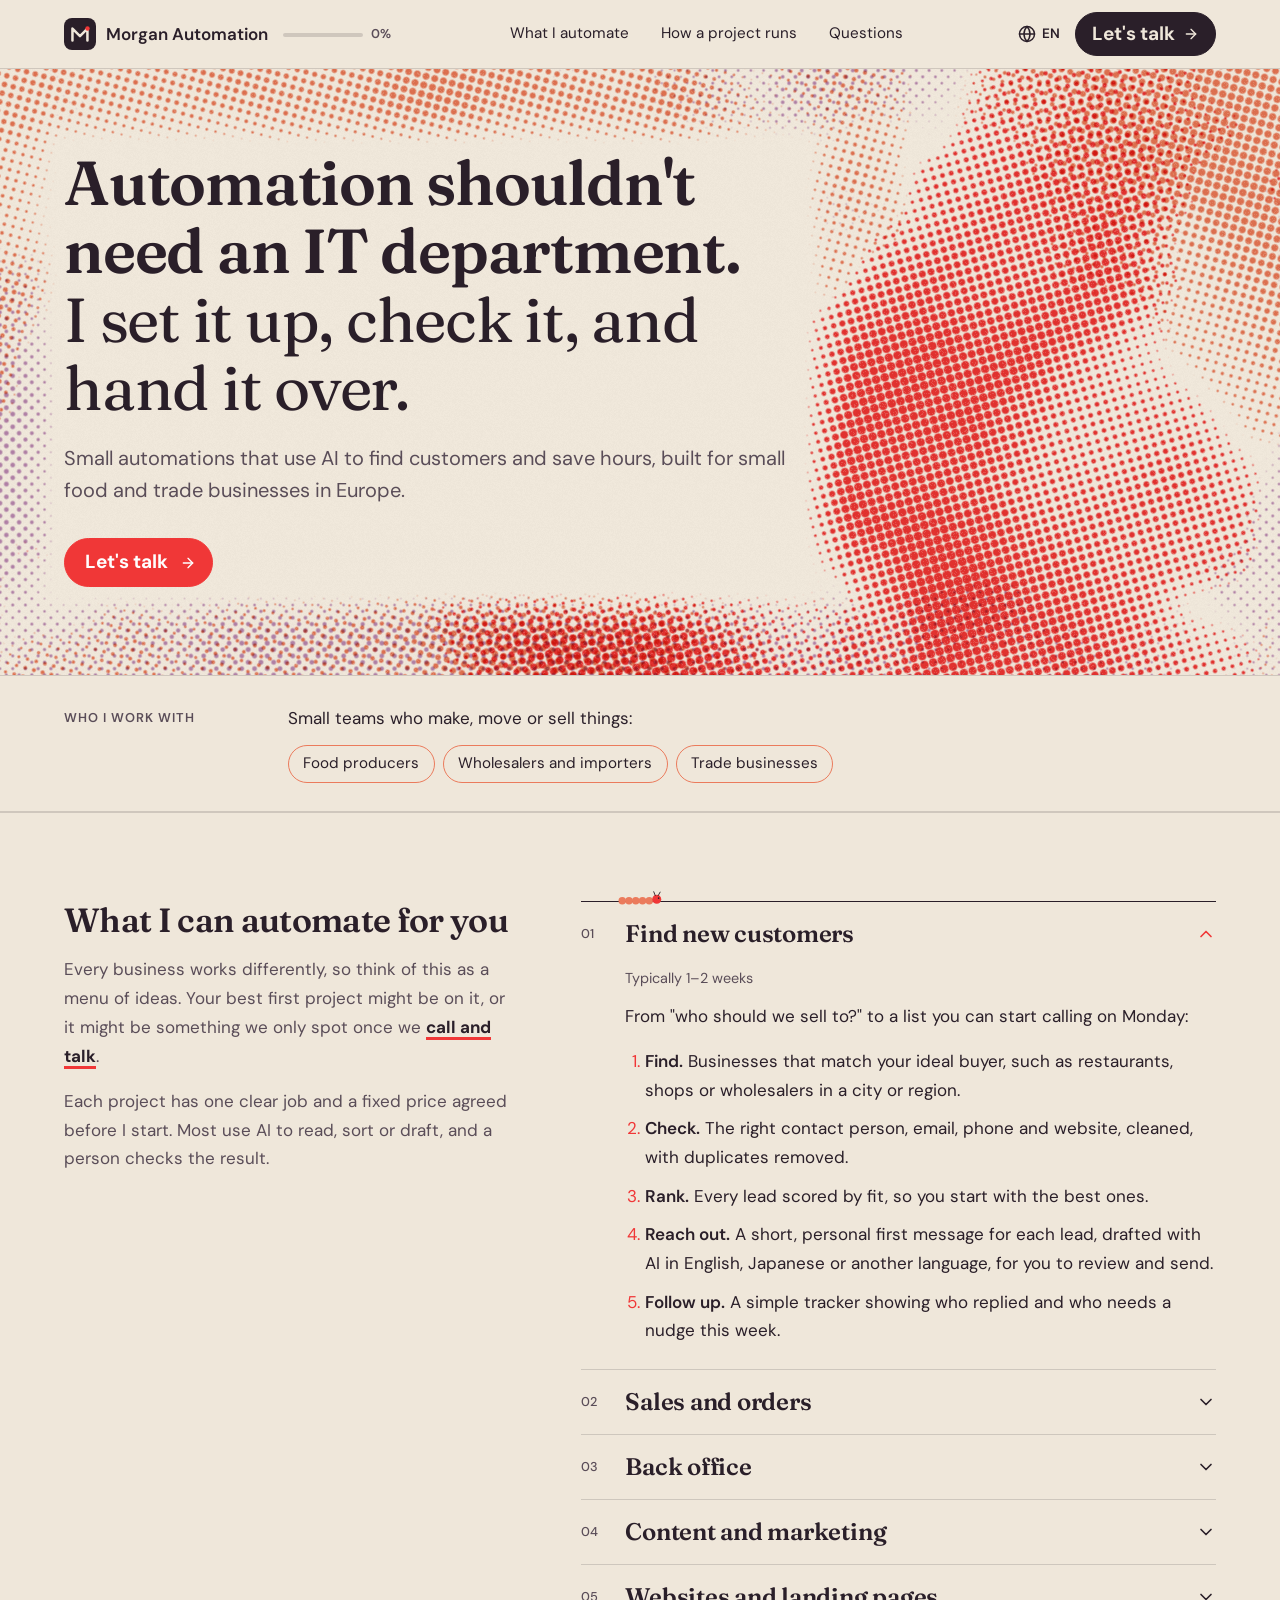
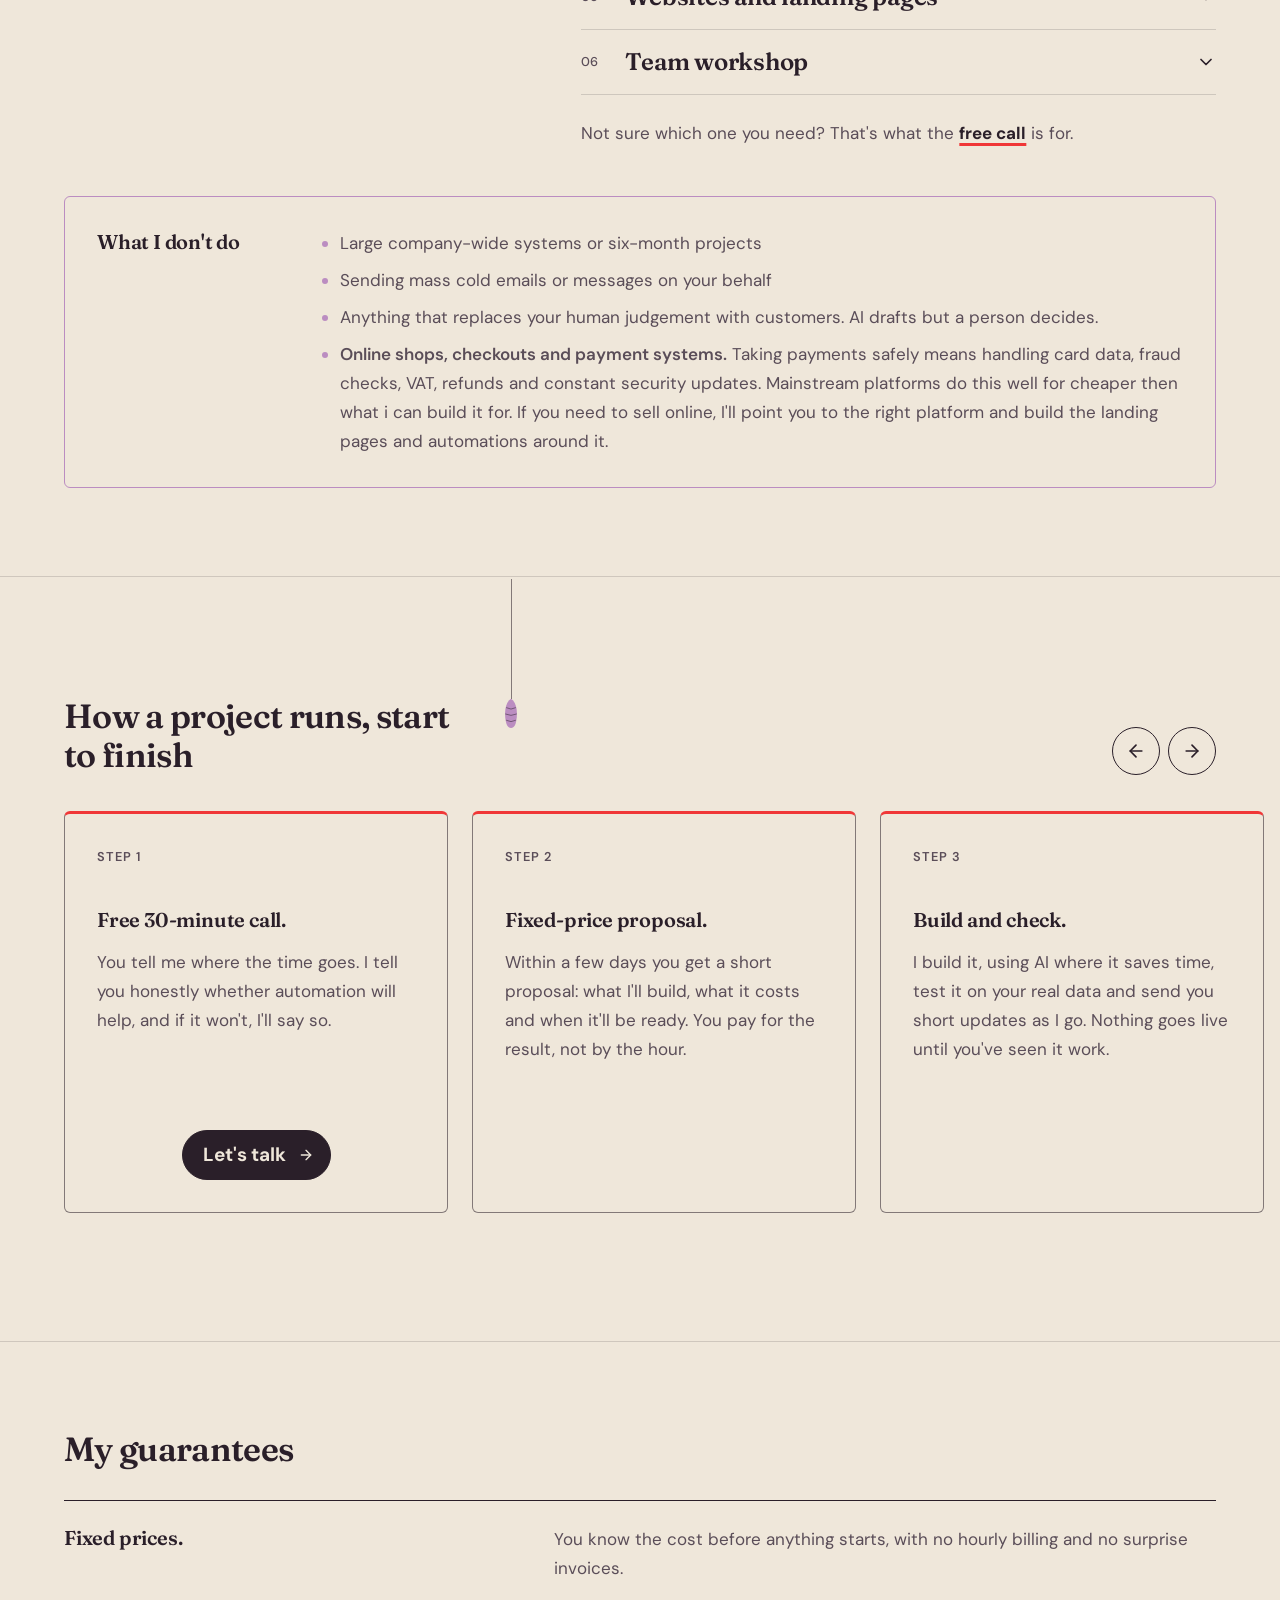
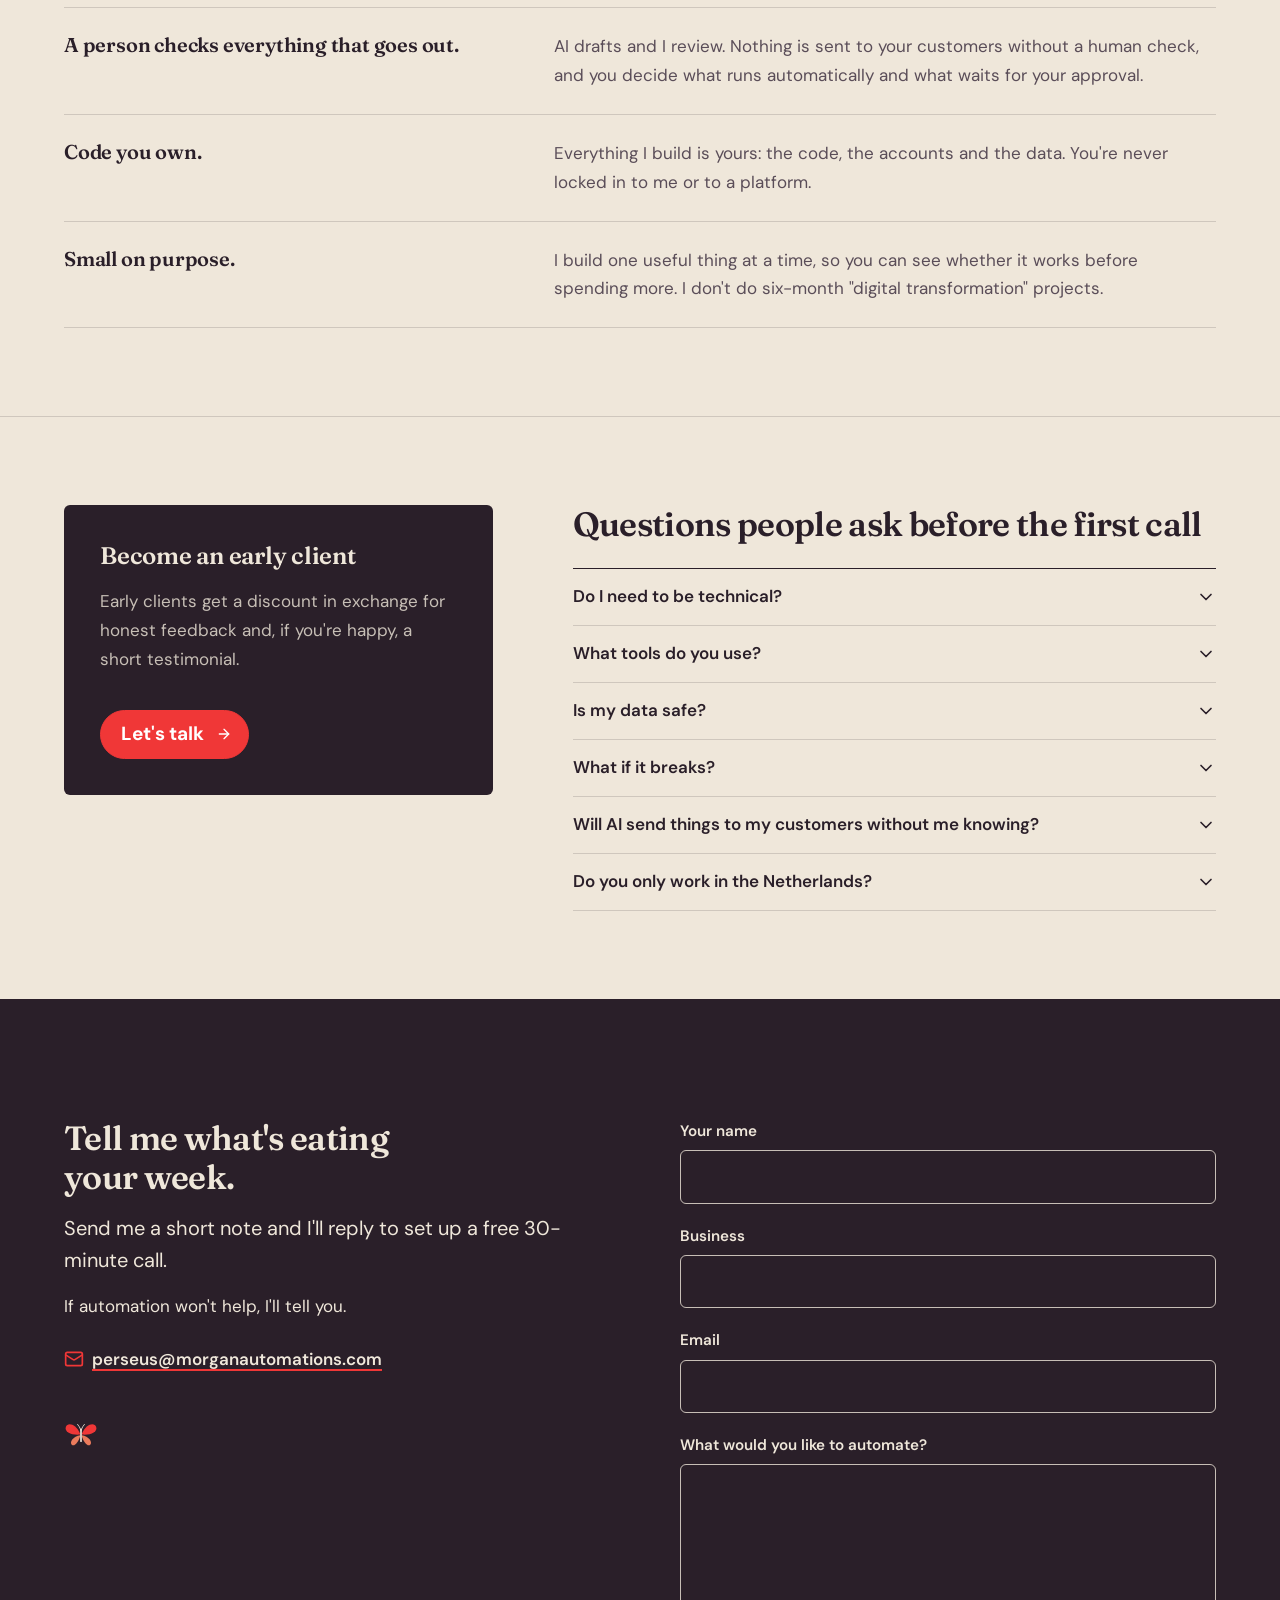
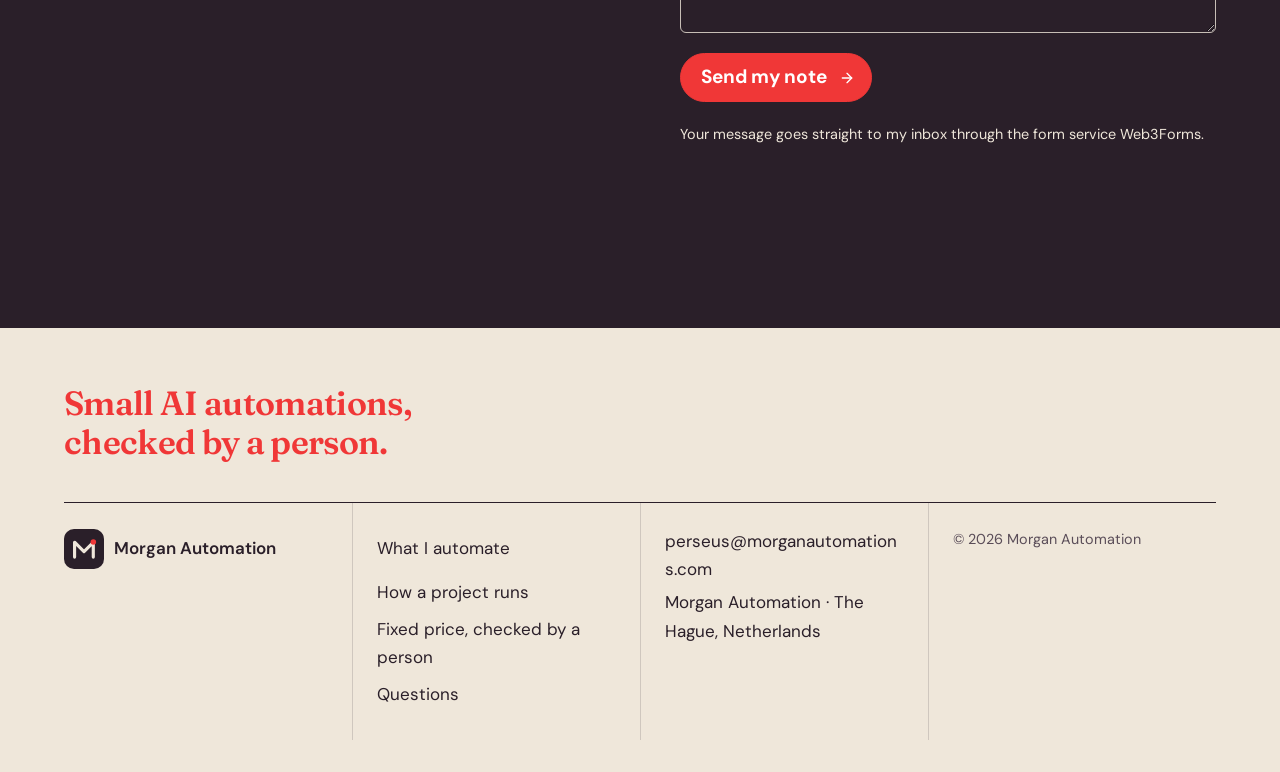
==== index.html @ a96f1d6f "Full version of the Morgan Automation landing page One-page static site (HTML, CSS, vanilla JS, no b" ====
<!doctype html>
<html lang="en">

<head>
  <meta charset="utf-8">
  <meta name="viewport" content="width=device-width, initial-scale=1">
  <title>Morgan Automation · Small AI automations for food and trade businesses</title>
  <meta name="description"
    content="Small automations that use AI to find customers and save hours, built for small food and trade businesses in Europe. Fixed prices, code you own, and a person checks everything that goes out.">
  <meta property="og:type" content="website">
  <meta property="og:title" content="Morgan Automation">
  <meta property="og:description"
    content="Small automations that use AI to find customers and save hours, built for small food and trade businesses in Europe.">
  <meta property="og:image" content="assets/brand/icon.png">
  <!-- TODO: make og:image an absolute URL and add og:url once the domain is live. -->
  <meta name="theme-color" content="#efe7da">
  <link rel="icon"
    href="data:image/svg+xml,%3Csvg xmlns='http://www.w3.org/2000/svg' viewBox='120 120 560 560'%3E%3Crect x='120' y='120' width='560' height='560' rx='140' fill='%232a1f29'/%3E%3Cpath d='M268 513V305l132 132 130-130v206' fill='none' stroke='%23efe7da' stroke-width='44' stroke-linecap='round' stroke-linejoin='round'/%3E%3Ccircle cx='531' cy='303' r='39' fill='%23f03737'/%3E%3C/svg%3E">
  <!-- TODO: icon.png (used for og:image and apple-touch-icon) is still in the old navy/blue logo colours. Re-export it in the new palette. -->
  <link rel="apple-touch-icon" href="assets/brand/icon.png">
  <link rel="preload" href="assets/fonts/fraunces-latin-wght-normal.woff2" as="font" type="font/woff2" crossorigin>
  <link rel="preload" href="assets/fonts/dm-sans-latin-wght-normal.woff2" as="font" type="font/woff2" crossorigin>
  <link rel="stylesheet" href="style.css">
  <!-- "js" turns on the accordion and carousel controls. If script.js hasn't run
       within 3s, it is removed so every panel shows. Content never depends on JS. -->
  <script>
    (function (c) {
      c.add('js');
      setTimeout(function () { if (!window.__maReady) c.remove('js'); }, 3000);
    })(document.documentElement.classList);
  </script>
  <script src="script.js" defer></script>
  <script src="halftone.js" defer></script>
  <script src="i18n.js" defer></script>
</head>

<body>
  <!-- Icons: Lucide (ISC licence), 20px, stroke 2. Defined once, used with <use>. -->
  <svg width="0" height="0" style="position:absolute" aria-hidden="true" focusable="false">
    <symbol id="i-arrow-right" viewBox="0 0 24 24">
      <path d="M5 12h14" />
      <path d="m12 5 7 7-7 7" />
    </symbol>
    <symbol id="i-arrow-left" viewBox="0 0 24 24">
      <path d="m12 19-7-7 7-7" />
      <path d="M19 12H5" />
    </symbol>
    <symbol id="i-chevron-down" viewBox="0 0 24 24">
      <path d="m6 9 6 6 6-6" />
    </symbol>
    <symbol id="i-globe" viewBox="0 0 24 24">
      <circle cx="12" cy="12" r="10" />
      <path d="M12 2a14.5 14.5 0 0 0 0 20 14.5 14.5 0 0 0 0-20" />
      <path d="M2 12h20" />
    </symbol>
    <symbol id="i-mail" viewBox="0 0 24 24">
      <rect width="20" height="16" x="2" y="4" rx="2" />
      <path d="m22 7-8.97 5.7a1.94 1.94 0 0 1-2.06 0L2 7" />
    </symbol>
  </svg>

  <a class="skip-link" href="#main">Skip to content</a>

  <header class="site-header">
    <div class="container header-inner">
      <div class="header-left">
        <a class="brand" href="#top" aria-label="Morgan Automation, back to top">
          <svg class="brand-mark" viewBox="120 120 560 560" aria-hidden="true" focusable="false">
            <rect x="120" y="120" width="560" height="560" rx="140" class="mark-bg" />
            <path d="M268 513V305l132 132 130-130v206" class="mark-m" />
            <circle cx="531" cy="303" r="39" class="mark-dot" />
          </svg>
          <span class="brand-text">Morgan Automation</span>
        </a>
        <!-- Scroll progress: 0% at the top, 100% when the contact section arrives (script.js §5).
           Decorative, so hidden from screen readers; hidden without JS. -->
        <div class="progress" data-progress aria-hidden="true">
          <span class="progress-track"><span class="progress-fill"></span></span>
          <span class="progress-num">0%</span>
        </div>
      </div>
      <nav class="site-nav" aria-label="Main">
        <ul>
          <li><a href="#services">What I automate</a></li>
          <li><a href="#how-it-works">How a project runs</a></li>
          <li><a href="#faq">Questions</a></li>
        </ul>
      </nav>
      <div class="header-right">
        <!-- Language switcher (i18n.js). Hidden without JS. -->
        <div class="lang" data-lang>
          <button class="lang-btn" type="button" aria-haspopup="true" aria-expanded="false" aria-controls="lang-menu">
            <svg class="icon" aria-hidden="true">
              <use href="#i-globe" />
            </svg>
            <span class="lang-current">EN</span>
            <span class="visually-hidden">Language / Taal / Sprache / Langue / 言語 / 语言</span>
          </button>
          <ul class="lang-menu" id="lang-menu" hidden>
            <li><a href="?lang=en" hreflang="en" lang="en" data-lang-option="en">English</a></li>
            <li><a href="?lang=nl" hreflang="nl" lang="nl" data-lang-option="nl">Nederlands</a></li>
            <li><a href="?lang=de" hreflang="de" lang="de" data-lang-option="de">Deutsch</a></li>
            <li><a href="?lang=fr" hreflang="fr" lang="fr" data-lang-option="fr">Français</a></li>
            <li><a href="?lang=ja" hreflang="ja" lang="ja" data-lang-option="ja">日本語</a></li>
            <li><a href="?lang=zh" hreflang="zh-Hans" lang="zh-Hans" data-lang-option="zh">中文（简体）</a></li>
          </ul>
        </div>
        <a class="button button-small button-plum" href="#contact"><svg class="icon flow-arrow flow-arrow-in"
            aria-hidden="true">
            <use href="#i-arrow-right" />
          </svg><span class="flow-text">Let's talk</span><span class="flow-fill" aria-hidden="true"></span><svg
            class="icon flow-arrow flow-arrow-out" aria-hidden="true">
            <use href="#i-arrow-right" />
          </svg></a>
      </div>
    </div>
  </header>

  <main id="main">

    <!-- Hero: what, for whom, one action. Sized to content.
         The halftone canvas sits behind, absolutely positioned (no layout shift),
         and prints almost no ink behind #hero-content so the text stays readable. -->
    <section class="hero" id="top" aria-labelledby="hero-title">
      <canvas class="halftone" data-halftone data-preset="riso" data-calm="#hero-content" aria-hidden="true"></canvas>
      <div class="container">
        <div class="hero-content" id="hero-content">
          <h1 id="hero-title" class="hero-title">
            <span class="line">Automation shouldn't need an IT department.</span>
            <span class="line line-quiet">I set it up, check it, and hand it over.</span>
          </h1>
          <p class="hero-sub">Small automations that use AI to find customers and save hours, built for small food and
            trade businesses in Europe.</p>
          <a class="button" href="#contact"><svg class="icon flow-arrow flow-arrow-in" aria-hidden="true">
              <use href="#i-arrow-right" />
            </svg><span class="flow-text">Let's talk</span><span class="flow-fill" aria-hidden="true"></span><svg
              class="icon flow-arrow flow-arrow-out" aria-hidden="true">
              <use href="#i-arrow-right" />
            </svg></a>
        </div>
      </div>
    </section>

    <!-- Who: one line, inline list -->
    <section class="who" aria-labelledby="who-title">
      <div class="container who-inner">
        <div class="who-side">
          <h2 id="who-title" class="label">Who I work with</h2>
        </div>
        <div>
          <p>Small teams who make, move or sell things:</p>
          <ul class="tags">
            <li>Food producers</li>
            <li>Wholesalers and importers</li>
            <li>Trade businesses</li>
          </ul>
        </div>
      </div>
    </section>

    <!-- Services: heading left / accordion right -->
    <section class="section rule-top" id="services" aria-labelledby="services-title">
      <div class="container split">
        <div class="split-side">
          <h2 id="services-title">What I can automate for you</h2>
          <p>Every business works differently, so think of this as a menu of ideas. Your best first
            project might be on it, or it might be something we only spot once we <a class="inline-link"
              href="#contact">call and talk</a>.</p>
          <p>Each project has one clear job and a fixed price agreed before I start. Most use AI to read, sort or draft,
            and a person checks the result.</p>
        </div>

        <div class="acc" data-accordion>
          <!-- Decorative: a small caterpillar crawling along the line above "Find new customers" -->
          <div class="caterpillar-track" aria-hidden="true">
            <span class="caterpillar">
              <svg viewBox="0 0 64 22" width="48" height="17" focusable="false">
                <circle class="seg seg-1" cx="7" cy="14" r="5" />
                <circle class="seg seg-2" cx="16" cy="14" r="5" />
                <circle class="seg seg-3" cx="25" cy="14" r="5" />
                <circle class="seg seg-4" cx="34" cy="14" r="5" />
                <circle class="seg seg-5" cx="43" cy="14" r="5" />
                <g class="seg seg-head">
                  <circle cx="53" cy="12" r="6" />
                  <circle class="eye" cx="55.5" cy="10.5" r="1.1" />
                  <path class="antenna" d="M51 7 L49 2 M55 7 L57.5 2.5" />
                </g>
              </svg>
            </span>
          </div>
          <div class="acc-item is-open">
            <h3><button class="acc-btn" id="acc-btn-1" aria-expanded="true" aria-controls="acc-panel-1"><span
                  class="acc-num">01</span><span class="acc-title">Find new customers</span><svg class="icon acc-icon"
                  aria-hidden="true">
                  <use href="#i-chevron-down" />
                </svg></button></h3>
            <div class="acc-panel" id="acc-panel-1" role="region" aria-labelledby="acc-btn-1">
              <div class="acc-inner">
                <p class="duration">Typically 1–2 weeks</p>
                <p>From "who should we sell to?" to a list you can start calling on Monday:</p>
                <ol class="steps">
                  <li><strong>Find.</strong> Businesses that match your ideal buyer, such as restaurants, shops or
                    wholesalers in a city or region.</li>
                  <li><strong>Check.</strong> The right contact person, email, phone and website, cleaned, with
                    duplicates removed.</li>
                  <li><strong>Rank.</strong> Every lead scored by fit, so you start with the best ones.</li>
                  <li><strong>Reach out.</strong> A short, personal first message for each lead, drafted with AI in
                    English, Japanese or another language, for you to review and send.</li>
                  <li><strong>Follow up.</strong> A simple tracker showing who replied and who needs a nudge this week.
                  </li>
                </ol>
              </div>
            </div>
          </div>

          <div class="acc-item">
            <h3><button class="acc-btn" id="acc-btn-2" aria-expanded="false" aria-controls="acc-panel-2"><span
                  class="acc-num">02</span><span class="acc-title">Sales and orders</span><svg class="icon acc-icon"
                  aria-hidden="true">
                  <use href="#i-chevron-down" />
                </svg></button></h3>
            <div class="acc-panel" id="acc-panel-2" role="region" aria-labelledby="acc-btn-2">
              <div class="acc-inner">
                <p class="duration">Typically a few days to 3 weeks</p>
                <ul class="items">
                  <li><strong>Order intake from email.</strong> Orders that arrive by email, PDF or WhatsApp export are
                    read with AI, checked and put into your order sheet, ready for you to confirm.</li>
                  <li><strong>Quote and offer builder.</strong> Fill in the customer and products and get a clean,
                    branded quote in minutes.</li>
                  <li><strong>Price lists and catalogues.</strong> Update one source file and get up-to-date PDFs or
                    spreadsheets for each customer group or language.</li>
                  <li><strong>Product spec sheets.</strong> Consistent spec sheets made from the product data you
                    already have.</li>
                  <li><strong>Reorder reminders.</strong> Customers get a nudge around the time they usually reorder,
                    and you get a list of who's overdue.</li>
                  <li><strong>New customer welcome pack.</strong> When someone signs up, they get your catalogue, terms
                    and ordering instructions without you having to send them by hand.</li>
                </ul>
              </div>
            </div>
          </div>

          <div class="acc-item">
            <h3><button class="acc-btn" id="acc-btn-3" aria-expanded="false" aria-controls="acc-panel-3"><span
                  class="acc-num">03</span><span class="acc-title">Back office</span><svg class="icon acc-icon"
                  aria-hidden="true">
                  <use href="#i-chevron-down" />
                </svg></button></h3>
            <div class="acc-panel" id="acc-panel-3" role="region" aria-labelledby="acc-btn-3">
              <div class="acc-inner">
                <p class="duration">Typically 1–3 weeks</p>
                <ul class="items">
                  <li><strong>Supplier invoices and documents.</strong> Invoices, delivery notes and certificates are
                    read with AI and their key details go into a spreadsheet, ready for your bookkeeper.</li>
                  <li><strong>Weekly sales summary.</strong> One short report every Monday: what sold, who ordered, what
                    changed and who's gone quiet.</li>
                  <li><strong>Stock and price alerts.</strong> You get a message when stock runs low or a supplier's
                    price changes.</li>
                  <li><strong>Inbox sorting.</strong> Incoming emails are sorted by AI into orders, questions,
                    complaints and spam, and common questions get a draft reply for you to approve.</li>
                  <li><strong>Data clean-up.</strong> Messy customer or product lists are merged, de-duplicated and put
                    into one tidy file.</li>
                </ul>
              </div>
            </div>
          </div>

          <div class="acc-item">
            <h3><button class="acc-btn" id="acc-btn-4" aria-expanded="false" aria-controls="acc-panel-4"><span
                  class="acc-num">04</span><span class="acc-title">Content and marketing</span><svg
                  class="icon acc-icon" aria-hidden="true">
                  <use href="#i-chevron-down" />
                </svg></button></h3>
            <div class="acc-panel" id="acc-panel-4" role="region" aria-labelledby="acc-btn-4">
              <div class="acc-inner">
                <p class="duration">Typically 1–2 weeks each</p>
                <ul class="items">
                  <li><strong>Weekly trend scan.</strong> What's moving in your market, including competitors, new
                    products and seasonal demand, in five minutes of reading.</li>
                  <li><strong>Product descriptions and translations.</strong> Consistent descriptions for your shop or
                    catalogue, drafted with AI in several languages and checked before they go live.</li>
                  <li><strong>Caption drafts.</strong> Social posts drafted with AI from your products and photos, for
                    you to edit and approve.</li>
                  <li><strong>Seasonal content calendar.</strong> A plan for the year built around the holidays, seasons
                    and events that matter to your customers.</li>
                  <li><strong>Review monitoring.</strong> New Google reviews are collected in one place, with a polite
                    draft reply for each.</li>
                  <li><strong>Performance report.</strong> What worked last month, in plain language.</li>
                </ul>
              </div>
            </div>
          </div>

          <div class="acc-item">
            <h3><button class="acc-btn" id="acc-btn-5" aria-expanded="false" aria-controls="acc-panel-5"><span
                  class="acc-num">05</span><span class="acc-title">Websites and landing pages</span><svg
                  class="icon acc-icon" aria-hidden="true">
                  <use href="#i-chevron-down" />
                </svg></button></h3>
            <div class="acc-panel" id="acc-panel-5" role="region" aria-labelledby="acc-btn-5">
              <div class="acc-inner">
                <p class="duration">Typically 1–2 weeks</p>
                <ul class="items">
                  <li><strong>Landing pages and product sites.</strong> Front-end sites for B2B and B2C businesses: a
                    page for a product, campaign or trade fair, or a showcase site that stays in sync with your product
                    list.</li>
                  <li><strong>Enquiry and booking forms.</strong> Price list requests, sample orders, tastings or
                    workshops, landing straight in your inbox or spreadsheet.</li>
                </ul>
                <p>Already selling on Shopify or another platform? I'll build pages and automations around your shop,
                  but not the shop itself.</p>
              </div>
            </div>
          </div>

          <div class="acc-item">
            <h3><button class="acc-btn" id="acc-btn-6" aria-expanded="false" aria-controls="acc-panel-6"><span
                  class="acc-num">06</span><span class="acc-title">Team workshop</span><svg class="icon acc-icon"
                  aria-hidden="true">
                  <use href="#i-chevron-down" />
                </svg></button></h3>
            <div class="acc-panel" id="acc-panel-6" role="region" aria-labelledby="acc-btn-6">
              <div class="acc-inner">
                <p class="duration">Half a day</p>
                <p><strong>AI for your team.</strong> A hands-on session where your team learns to use AI tools for the
                  work they actually do, such as emails, translations, price checks and reports. Everyone leaves with
                  something that works.</p>
              </div>
            </div>
          </div>

          <p class="acc-note">Not sure which one you need? That's what the <a class="inline-link" href="#contact">free
              call</a> is for.</p>
        </div>
      </div>

      <!-- What I don't do: bordered two-column list, tighter spacing (related to services) -->
      <div class="container">
        <div class="dont">
          <h3>What I don't do</h3>
          <ul>
            <li>Large company-wide systems or six-month projects</li>
            <li>Sending mass cold emails or messages on your behalf</li>
            <li>Anything that replaces your human judgement with customers. AI drafts but a person decides.</li>
            <li><strong>Online shops, checkouts and payment systems.</strong> Taking payments safely means handling card
              data, fraud checks, VAT, refunds and constant security updates. Mainstream platforms do this well for
              cheaper then what i can build it for.
              If you need to sell online, I'll point you to the right platform and build the landing
              pages and automations around it.</li>
          </ul>
        </div>
      </div>
    </section>

    <!-- How a project runs: full-bleed draggable carousel, extra room -->
    <section class="section section-roomy rule-top" id="how-it-works" aria-labelledby="how-title">
      <div class="container">
        <div class="head-row">
          <h2 id="how-title">How a project runs, start to finish</h2>
          <!-- Decorative: a cocoon hanging from a silk thread tied to the section's top rule -->
          <span class="cocoon" aria-hidden="true">
            <svg viewBox="0 0 20 40" width="18" height="36" focusable="false">
              <path class="cocoon-body" d="M10 2 C17 6 18 20 15 30 C13 36 7 36 5 30 C2 20 3 6 10 2 Z" />
              <path class="cocoon-lines" d="M5 12 Q10 15 15 12 M4 19 Q10 22 16 19 M5 26 Q10 29 15 26" />
            </svg>
          </span>
          <div class="carousel-nav">
            <button class="round-btn" type="button" data-carousel-prev aria-label="Previous step"><svg class="icon"
                aria-hidden="true">
                <use href="#i-arrow-left" />
              </svg></button>
            <button class="round-btn" type="button" data-carousel-next aria-label="Next step"><svg class="icon"
                aria-hidden="true">
                <use href="#i-arrow-right" />
              </svg></button>
          </div>
        </div>
      </div>
      <div class="carousel" data-carousel tabindex="0" role="region"
        aria-label="How a project runs, four steps. Scroll sideways or use the arrow buttons.">
        <ol class="track">
          <li class="card">
            <span class="card-num">Step 1</span>
            <h3>Free 30-minute call.</h3>
            <p>You tell me where the time goes. I tell you honestly whether automation will help, and if it won't, I'll
              say so.</p>
            <div class="card-cta">
              <a class="button button-plum" href="#contact"><svg class="icon flow-arrow flow-arrow-in"
                  aria-hidden="true">
                  <use href="#i-arrow-right" />
                </svg><span class="flow-text">Let's talk</span><span class="flow-fill" aria-hidden="true"></span><svg
                  class="icon flow-arrow flow-arrow-out" aria-hidden="true">
                  <use href="#i-arrow-right" />
                </svg></a>
            </div>
          </li>
          <li class="card">
            <span class="card-num">Step 2</span>
            <h3>Fixed-price proposal.</h3>
            <p>Within a few days you get a short proposal: what I'll build, what it costs and when it'll be ready. You
              pay for the result, not by the hour.</p>
          </li>
          <li class="card">
            <span class="card-num">Step 3</span>
            <h3>Build and check.</h3>
            <p>I build it, using AI where it saves time, test it on your real data and send you short updates as I go.
              Nothing goes live until you've seen it work.</p>
          </li>
          <li class="card">
            <span class="card-num">Step 4</span>
            <h3>Handover.</h3>
            <p>You get the working automation, the code and a plain-language guide. Everything I build for you is your
              property: the code, the accounts and the data, with no licence fees and no lock-in. If you want, I can
              keep an eye on it afterwards for a small monthly fee. You don't have to.</p>
          </li>
        </ol>
      </div>
      <div class="drag-cursor" aria-hidden="true">Drag</div>
    </section>

    <!-- Principles: definition-style rows (term left, text right) -->
    <section class="section rule-top" id="principles" aria-labelledby="principles-title">
      <div class="container">
        <h2 id="principles-title">My guarantees</h2>
        <dl class="rows">
          <div class="row">
            <dt>Fixed prices.</dt>
            <dd>You know the cost before anything starts, with no hourly billing and no surprise invoices.</dd>
          </div>
          <div class="row">
            <dt>A person checks everything that goes out.</dt>
            <dd>AI drafts and I review. Nothing is sent to your customers without a human check, and you decide what
              runs automatically and what waits for your approval.</dd>
          </div>
          <div class="row">
            <dt>Code you own.</dt>
            <dd>Everything I build is yours: the code, the accounts and the data. You're never locked in to me or to a
              platform.</dd>
          </div>
          <div class="row">
            <dt>Small on purpose.</dt>
            <dd>I build one useful thing at a time, so you can see whether it works before spending more. I don't do
              six-month "digital transformation" projects.</dd>
          </div>
        </dl>
      </div>
    </section>


    <!-- Early clients (dark box) + questions (accordion), two columns -->
    <section class="section rule-top" id="faq" aria-labelledby="faq-title">
      <div class="container early-faq">
        <aside class="early" aria-labelledby="early-title">
          <h2 id="early-title" class="h3">Become an early client</h2>
          <p>Early clients get a discount in
            exchange for honest feedback and, if you're happy, a short testimonial.</p>
          <!-- TODO: name the early-client discount once decided. -->
          <a class="button button-on-dark" href="#contact"><svg class="icon flow-arrow flow-arrow-in"
              aria-hidden="true">
              <use href="#i-arrow-right" />
            </svg><span class="flow-text">Let's talk</span><span class="flow-fill" aria-hidden="true"></span><svg
              class="icon flow-arrow flow-arrow-out" aria-hidden="true">
              <use href="#i-arrow-right" />
            </svg></a>
        </aside>

        <div class="faq">
          <h2 id="faq-title">Questions people ask before the first call</h2>
          <details>
            <summary>Do I need to be technical?<svg class="icon" aria-hidden="true">
                <use href="#i-chevron-down" />
              </svg></summary>
            <p>No. If you can use email and a spreadsheet, you can use what I build. You also get a plain-language
              guide.</p>
          </details>
          <details>
            <summary>What tools do you use?<svg class="icon" aria-hidden="true">
                <use href="#i-chevron-down" />
              </svg></summary>
            <p>Whatever fits what you already have, such as Google Sheets, Excel, email or your existing shop system,
              plus AI models for reading, sorting and drafting. I don't make you switch.</p>
          </details>
          <details>
            <summary>Is my data safe?<svg class="icon" aria-hidden="true">
                <use href="#i-chevron-down" />
              </svg></summary>
            <p>Your data stays in your accounts wherever possible. I only access what the project needs, AI tools only
              see the parts a task needs, and I hand back access at the end.</p>
          </details>
          <details>
            <summary>What if it breaks?<svg class="icon" aria-hidden="true">
                <use href="#i-chevron-down" />
              </svg></summary>
            <!-- TODO: confirm the fix period ("30 days" is still a draft value in content.md). -->
            <p>Every project includes 30 days of fixes after handover. After that, you can pick the optional monthly
              care or call me when you need me.</p>
          </details>
          <details>
            <summary>Will AI send things to my customers without me knowing?<svg class="icon" aria-hidden="true">
                <use href="#i-chevron-down" />
              </svg></summary>
            <p>No. Anything customer-facing goes through a human check first, by me during the build and by you once
              it's running, unless you choose otherwise.</p>
          </details>
          <details>
            <summary>Do you only work in the Netherlands?<svg class="icon" aria-hidden="true">
                <use href="#i-chevron-down" />
              </svg></summary>
            <p>No. I work remotely with small businesses across Europe.</p>
          </details>
        </div>
      </div>
    </section>

    <!-- Contact: the one section with its own background (accent), extra room -->
    <section class="section section-roomy contact" id="contact" aria-labelledby="contact-title">
      <div class="container contact-inner">
        <div>
          <h2 id="contact-title">Tell me what's eating your week.</h2>
          <p class="contact-sub">Send me a short note and I'll reply to set up a free 30-minute call.</p>
          <p>If automation won't help, I'll tell you.</p>
          <p data-i18n-skip><a class="contact-email" href="mailto:perseus@morganautomations.com"><svg class="icon"
                aria-hidden="true">
                <use href="#i-mail" />
              </svg>perseus@morganautomations.com</a></p>
          <!-- Decorative: a small butterfly fluttering under the email -->
          <div class="butterfly-area" aria-hidden="true">
            <span class="butterfly">
              <svg viewBox="0 0 40 32" width="34" height="27" focusable="false">
                <g class="wing wing-left">
                  <path class="wing-upper" d="M19 15 C14 3 4 1 2 7 C0 13 9 17 19 16 Z" />
                  <path class="wing-lower" d="M19 17 C11 18 6 25 9 28 C12 31 17 25 19 18 Z" />
                </g>
                <g class="wing wing-right">
                  <path class="wing-upper" d="M21 15 C26 3 36 1 38 7 C40 13 31 17 21 16 Z" />
                  <path class="wing-lower" d="M21 17 C29 18 34 25 31 28 C28 31 23 25 21 18 Z" />
                </g>
                <path class="butterfly-body" d="M20 10 L20 24" />
                <path class="butterfly-antenna" d="M20 11 Q18 6 16 4 M20 11 Q22 6 24 4" />
              </svg>
            </span>
          </div>
          <!-- TODO: if you get a booking page (e.g. a calendar link), it can replace the email link as the secondary action. -->
        </div>

        <!-- Sent through Web3Forms (https://web3forms.com), which emails it to perseus@morganautomations.com.
             script.js submits it with fetch so the visitor stays on the page and sees a thank-you or an error.
             Without JS the form posts normally and Web3Forms shows its own confirmation page.
             The access key is public by design (Web3Forms keys are meant to sit in the page's HTML);
             it only lets this form send to the inbox it was registered with. -->
        <form class="form" action="https://api.web3forms.com/submit" method="POST" data-contact-form>
          <input type="hidden" name="access_key" value="03a104e0-cf3a-4163-816f-330ead7260d0">
          <input type="hidden" name="subject" value="New enquiry from morganautomations.com">
          <!-- Spam trap (Web3Forms "botcheck"): hidden from people and screen readers; submissions that tick it are dropped. -->
          <input type="checkbox" name="botcheck" tabindex="-1" autocomplete="off" aria-hidden="true" style="display: none;">
          <div class="field">
            <label for="f-name">Your name</label>
            <input id="f-name" name="name" type="text" autocomplete="name" required>
          </div>
          <div class="field">
            <label for="f-business">Business</label>
            <input id="f-business" name="company" type="text" autocomplete="organization">
          </div>
          <div class="field">
            <label for="f-email">Email</label>
            <input id="f-email" name="email" type="email" autocomplete="email" required>
          </div>
          <div class="field">
            <label for="f-message">What would you like to automate?</label>
            <textarea id="f-message" name="message" rows="5" required></textarea>
          </div>
          <button class="button button-on-dark" type="submit"><svg class="icon flow-arrow flow-arrow-in"
              aria-hidden="true">
              <use href="#i-arrow-right" />
            </svg><span class="flow-text">Send my note</span><span class="flow-fill" aria-hidden="true"></span><svg
              class="icon flow-arrow flow-arrow-out" aria-hidden="true">
              <use href="#i-arrow-right" />
            </svg></button>
          <p class="form-note">Your message goes straight to my inbox through the form service Web3Forms.</p>
          <p class="form-status" role="status" aria-live="polite"></p>
        </form>
      </div>
    </section>
  </main>

  <footer class="site-footer">
    <div class="container">
      <p class="footer-statement">Small AI automations, checked by a person.</p>

      <div class="footer-grid">
        <div class="footer-col">
          <a class="footer-brand" href="#top">
            <svg class="brand-mark" viewBox="120 120 560 560" aria-hidden="true" focusable="false">
              <rect x="120" y="120" width="560" height="560" rx="140" class="mark-bg" />
              <path d="M268 513V305l132 132 130-130v206" class="mark-m" />
              <circle cx="531" cy="303" r="39" class="mark-dot" />
            </svg>
            Morgan Automation
          </a>
        </div>
        <nav class="footer-col" aria-label="Footer">
          <ul>
            <li><a href="#services">What I automate</a></li>
            <li><a href="#how-it-works">How a project runs</a></li>
            <li><a href="#principles">Fixed price, checked by a person</a></li>
            <li><a href="#faq">Questions</a></li>
          </ul>
        </nav>
        <div class="footer-col">
          <p data-i18n-skip><a href="mailto:perseus@morganautomations.com">perseus@morganautomations.com</a></p>
          <p>Morgan Automation · The Hague, Netherlands</p>
        </div>
        <div class="footer-col footer-legal">
          <!-- TODO: add KvK number and a privacy policy link (both still placeholders in content.md). -->
          <p data-i18n-skip>© 2026 Morgan Automation</p>
        </div>
      </div>
    </div>
  </footer>
</body>

</html>
---- style.css ----
/* =========================================================
   Morgan Automation
   1 Fonts · 2 Tokens · 3 Base · 4 Layout · 5 Components ·
   6 Sections · 7 Responsive · 8 Motion
   ========================================================= */

/* ---------- 1. Fonts (self-hosted, no third-party requests) ---------- */

@font-face {
  font-family: "Fraunces";
  src: url("assets/fonts/fraunces-latin-wght-normal.woff2") format("woff2");
  font-weight: 100 900;
  font-display: swap;
}
@font-face {
  font-family: "DM Sans";
  src: url("assets/fonts/dm-sans-latin-wght-normal.woff2") format("woff2");
  font-weight: 100 1000;
  font-display: swap;
}

/* ---------- 2. Tokens ----------
   The palette. Do not introduce any other colours.

   Contrast rules:
   - --red on --paper is ~3.2:1. Use it only for large headings (24px+, or 19px+ bold),
     buttons, icons, underlines and focus rings. Never for body text.
   - Buttons: solid --red with white (--on-red) text, 19px+ bold (~4:1, AA large).
   - --coral and --lilac are decoration only: borders, markers, the halftone. */

:root {
  --paper: #efe7da;     /* warm beige: page background + halftone paper stock */
  --red: #f03737;       /* primary accent + primary ink */
  --coral: #eb7b5c;     /* duotone ink, decoration */
  --lilac: #bb8dc1;     /* tertiary, used sparingly */
  --green: #2f8a5b;     /* scroll-progress bar only (3.5:1 on paper) */
  --ink: #2a1f29;       /* body text (13:1 on paper) */
  --on-red: #ffffff;    /* text on red buttons only */

  /* Ink ramp: tints of --ink */
  --ink-2: #5a4d58;                        /* secondary text, 6.4:1 on paper */
  --ink-line: rgba(42, 31, 41, 0.16);      /* 1px dividers */
  --ink-line-strong: rgba(42, 31, 41, 0.55);

  /* Paper on dark (--ink) backgrounds */
  --paper-soft: rgba(239, 231, 218, 0.8);
  --paper-line: rgba(239, 231, 218, 0.22);

  --serif: "Fraunces", "Iowan Old Style", Georgia, serif;
  --sans: "DM Sans", system-ui, -apple-system, "Segoe UI", Arial, sans-serif;

  /* Type scale */
  --fs-body: 1.0625rem;                                   /* 17px */
  --fs-small: 0.9rem;
  --fs-lead: 1.25rem;                                     /* 20px */
  --fs-h3: 1.25rem;
  --fs-h2: clamp(1.6rem, 1.3rem + 1vw, 2.25rem);          /* 26 → 36px */
  --fs-hero: clamp(2rem, 1rem + 3.6vw, 4rem);             /* 32 → 64px */
  --fs-button: 1.1875rem;                                 /* 19px, bold: AA large text on red */

  --gutter: 1rem;
  --radius: 6px;
  --header-h: 4.25rem;
}

/* ---------- 3. Base ---------- */

*,
*::before,
*::after { box-sizing: border-box; }

html {
  -webkit-text-size-adjust: 100%;
  scroll-padding-top: calc(var(--header-h) + 1rem);
}

body {
  margin: 0;
  background: var(--paper);
  color: var(--ink);
  font-family: var(--sans);
  font-size: var(--fs-body);
  line-height: 1.7;
  overflow-x: hidden;
}

h1, h2, h3, .h3 {
  font-family: var(--serif);
  font-weight: 600;
  margin: 0 0 1rem;
}
h2 { font-size: var(--fs-h2); line-height: 1.15; letter-spacing: -0.02em; }
h3, .h3 { font-size: var(--fs-h3); line-height: 1.25; letter-spacing: -0.01em; }

p { margin: 0 0 1rem; }
p:last-child { margin-bottom: 0; }
ul, ol { margin: 0 0 1rem; }
strong { font-weight: 600; }

/* Links: ink text, red underline (red is never used for small text) */
a {
  color: var(--ink);
  text-decoration-color: var(--red);
  text-decoration-thickness: 1.5px;
  text-underline-offset: 0.22em;
}
a:hover { text-decoration-thickness: 3px; }

/* In-text links that lead somewhere on the page: bolder, thicker red underline */
.inline-link {
  font-weight: 700;
  text-decoration-thickness: 2.5px;
  text-underline-offset: 0.25em;
}
.inline-link:hover { text-decoration-thickness: 4px; }

:focus-visible {
  outline: 3px solid var(--red);
  outline-offset: 3px;
  border-radius: 2px;
}

img { max-width: 100%; height: auto; display: block; }

.icon {
  width: 20px;
  height: 20px;
  flex: none;
  fill: none;
  stroke: currentColor;
  stroke-width: 2;
  stroke-linecap: round;
  stroke-linejoin: round;
}

.lead { font-size: var(--fs-lead); line-height: 1.6; }

/* ---------- 4. Layout ---------- */

.container {
  width: 100%;
  max-width: 76rem;
  margin: 0 auto;
  padding: 0 var(--gutter);
}

.section { padding: 4rem 0; }
.section-roomy { padding: 5rem 0; }
.rule-top { border-top: 1px solid var(--ink-line); }

.prose { max-width: calc(40rem + 2 * var(--gutter)); }

.skip-link {
  position: absolute;
  left: 1rem;
  top: -100px;
  z-index: 100;
  padding: 0.75rem 1rem;
  background: var(--ink);
  color: var(--paper);
}
.skip-link:focus { top: 1rem; }

/* ---------- 5. Components ---------- */

/* Header */
.site-header {
  position: sticky;
  top: 0;
  z-index: 20;
  background: var(--paper);
  border-bottom: 1px solid var(--ink-line);
}
.header-inner {
  display: flex;
  align-items: center;
  justify-content: space-between;
  gap: 1rem;
  min-height: var(--header-h);
}
.brand {
  display: inline-flex;
  align-items: center;
  gap: 0.65rem;
  min-height: 44px;
  min-width: 44px;
  color: var(--ink);
  text-decoration: none;
  font-weight: 600;
}
.brand-mark { width: 2rem; height: 2rem; flex: none; }
.mark-bg { fill: var(--ink); }
.mark-m { fill: none; stroke: var(--paper); stroke-width: 44; stroke-linecap: round; stroke-linejoin: round; }
.mark-dot { fill: var(--red); }
.brand-text { display: none; }

/* Scroll progress, next to the logo (top left). Only shown with JS. */
.header-left { display: flex; align-items: center; gap: 0.9rem; min-width: 0; }
.progress { display: none; }
.js .progress { display: inline-flex; align-items: center; gap: 0.5rem; }
.progress-track {
  position: relative;
  width: 3.5rem;
  height: 4px;
  border-radius: 2px;
  background: var(--ink-line);
  overflow: hidden;
}
.progress-fill {
  position: absolute;
  inset: 0;
  background: var(--green);
  transform: scaleX(0);
  transform-origin: left center;
}
.progress-num {
  min-width: 2.6em;
  font-size: 0.8rem;
  font-weight: 600;
  color: var(--ink-2);
  font-variant-numeric: tabular-nums;
}
.progress.is-done .progress-num { color: var(--ink); }

/* Header right: language switcher + button */
.header-right { display: flex; align-items: center; gap: 0.4rem; }

/* Phones (< 30rem): logo + percentage on the left, globe + button on the right.
   The progress bar becomes a thin full-width line along the header's bottom edge
   (still filling from the top left). Everything is restored at 30rem. */
.header-inner { gap: 0.5rem; }
.header-left { gap: 0.6rem; }
.header-left .progress-track {
  position: absolute;
  left: 0;
  right: 0;
  bottom: -1px;
  width: auto;
  height: 3px;
  border-radius: 0;
  background: transparent;
}
.header-right .button { padding: 0.45rem 0.9rem; font-size: 0.9rem; }   /* plum: paper on ink, 13:1 */
.header-right .flow-arrow { display: none; }
.header-right .flow-text,
.header-right .button:hover .flow-text,
.header-right .button:focus-visible .flow-text { transform: none; }
.lang-current { position: absolute; width: 1px; height: 1px; overflow: hidden; clip: rect(0 0 0 0); }
@media (min-width: 30rem) {
  .header-inner { gap: 1rem; }
  .header-left { gap: 0.9rem; }
  .header-left .progress-track {
    position: relative;
    width: 3.5rem;
    height: 4px;
    border-radius: 2px;
    background: var(--ink-line);
  }
  .header-right .button { padding: 0.45rem 1.75rem; font-size: var(--fs-button); }
  .header-right .flow-arrow { display: block; }
  .header-right .flow-text { transform: translateX(-0.75rem); }
  .header-right .button:hover .flow-text,
  .header-right .button:focus-visible .flow-text { transform: translateX(0.75rem); }
  .lang-current { position: static; width: auto; height: auto; overflow: visible; clip: auto; }
}

/* Language switcher (i18n.js). Only shown with JS. */
.lang { position: relative; display: none; }
.js .lang { display: block; }
.lang-btn {
  display: inline-flex;
  align-items: center;
  gap: 0.35rem;
  min-width: 44px;
  min-height: 44px;
  padding: 0 0.5rem;
  border: 1px solid transparent;
  border-radius: var(--radius);
  background: none;
  color: var(--ink);
  font: inherit;
  font-size: 0.85rem;
  font-weight: 600;
  cursor: pointer;
}
.lang-btn .icon { width: 18px; height: 18px; }
.lang-btn:hover,
.lang-btn[aria-expanded="true"] { border-color: var(--ink-line-strong); }
.lang-menu {
  position: absolute;
  top: calc(100% + 0.4rem);
  right: 0;
  z-index: 30;
  min-width: 11rem;
  margin: 0;
  padding: 0.35rem;
  list-style: none;
  background: var(--paper);
  border: 1px solid var(--ink);
  border-radius: var(--radius);
}
.lang-menu[hidden] { display: none; }
.lang-menu a {
  display: flex;
  align-items: center;
  min-height: 44px;
  padding: 0 0.75rem;
  border-radius: 4px;
  color: var(--ink);
  text-decoration: none;
  /* system fonts here, so opening the menu never downloads CJK web fonts */
  font-family: system-ui, -apple-system, "Segoe UI", "Hiragino Sans", "Yu Gothic", "PingFang SC", "Microsoft YaHei", sans-serif;
}
.lang-menu a:hover { background: var(--ink-line); }
.lang-menu a[aria-current="true"] { font-weight: 700; text-decoration: underline; text-decoration-color: var(--red); text-decoration-thickness: 2px; }

.visually-hidden {
  position: absolute !important;
  width: 1px;
  height: 1px;
  overflow: hidden;
  clip: rect(0 0 0 0);
  white-space: nowrap;
}

/* Japanese and Chinese: Noto Sans (self-hosted, loaded on demand by i18n.js),
   no negative letter-spacing, a little more line height. */
html:lang(ja) {
  --serif: "Noto Sans JP Variable", "Hiragino Sans", "Yu Gothic", Meiryo, sans-serif;
  --sans: "Noto Sans JP Variable", "Hiragino Sans", "Yu Gothic", Meiryo, sans-serif;
}
html:lang(zh-Hans) {
  --serif: "Noto Sans SC Variable", "PingFang SC", "Microsoft YaHei", sans-serif;
  --sans: "Noto Sans SC Variable", "PingFang SC", "Microsoft YaHei", sans-serif;
}
html:lang(ja) :is(h1, h2, h3, .h3, dt, .acc-btn, .footer-statement),
html:lang(zh-Hans) :is(h1, h2, h3, .h3, dt, .acc-btn, .footer-statement) { letter-spacing: 0; font-weight: 700; }
html:lang(ja) .hero-title,
html:lang(zh-Hans) .hero-title { line-height: 1.3; }
/* Japanese: break headings between phrases, not mid-word (Chrome/Edge; others fall back) */
html:lang(ja) :is(h1, h2, h3, .h3, dt, .acc-btn, .footer-statement) { word-break: auto-phrase; overflow-wrap: anywhere; }
html:lang(ja) body,
html:lang(zh-Hans) body { line-height: 1.85; line-break: strict; }

/* Confetti layer (script.js): fixed, above everything, never blocks clicks */
.confetti { position: fixed; inset: 0; z-index: 60; overflow: hidden; pointer-events: none; }
.confetti span { position: absolute; display: block; }

.site-nav { display: none; }
.site-nav ul { display: flex; gap: 2rem; list-style: none; margin: 0; padding: 0; }
.site-nav a {
  display: inline-flex;
  align-items: center;
  min-height: 44px;
  font-size: 0.95rem;
  text-decoration: none;
}
.site-nav a:hover { text-decoration: underline; text-decoration-color: var(--red); text-decoration-thickness: 2px; }

/* Flow buttons: a plain-CSS port of the FlowButton React component.
   Pill outline at rest. On hover/focus a circle fills from the centre, the
   right arrow slides out, a left arrow slides in and the corners tighten.
   Colours are set per variant with the --btn-* properties (palette only).
   Timings live in section 8 (Motion). */
.button {
  /* Default: solid red at rest, fills with plum on hover */
  --btn-bg: var(--red);
  --btn-line: var(--red);
  --btn-text: var(--on-red);          /* white on red: 19px bold, AA large */
  --btn-fill: var(--ink);
  --btn-text-hover: var(--paper);
  position: relative;
  isolation: isolate;
  display: inline-flex;
  align-items: center;
  justify-content: center;
  overflow: hidden;
  min-height: 48px;
  padding: 0.7rem 2rem;
  border: 1.5px solid var(--btn-line);
  border-radius: 100px;
  background: var(--btn-bg);
  color: var(--btn-text);
  font: inherit;
  font-size: var(--fs-button);
  font-weight: 700;
  line-height: 1.3;
  text-align: center;
  text-decoration: none;
  cursor: pointer;
  -webkit-tap-highlight-color: transparent;
}
.button:hover,
.button:focus-visible { border-color: transparent; border-radius: 12px; color: var(--btn-text-hover); }
.button:active { transform: scale(0.95); }

.flow-text { position: relative; z-index: 1; transform: translateX(-0.75rem); }
.button:hover .flow-text,
.button:focus-visible .flow-text { transform: translateX(0.75rem); }

.flow-fill {
  position: absolute;
  z-index: 0;
  top: 50%;
  left: 50%;
  width: 1rem;
  aspect-ratio: 1;
  border-radius: 50%;
  background: var(--btn-fill);
  opacity: 0;
  transform: translate(-50%, -50%);
}
.button:hover .flow-fill,
.button:focus-visible .flow-fill { width: 150%; opacity: 1; }

.flow-arrow {
  position: absolute;
  z-index: 2;
  top: 50%;
  width: 1rem;
  height: 1rem;
  margin-top: -0.5rem;           /* stroke follows the button's text colour */
}
.flow-arrow-in { left: -25%; }
.flow-arrow-out { right: 1rem; }
.button:hover .flow-arrow-in,
.button:focus-visible .flow-arrow-in { left: 1rem; }
.button:hover .flow-arrow-out,
.button:focus-visible .flow-arrow-out { right: -25%; }

.button-small { min-height: 44px; padding: 0.45rem 1.75rem; white-space: nowrap; }

/* Plum: header and "Book a call". Solid plum at rest, fills red on hover */
.button-plum { --btn-bg: var(--ink); --btn-line: var(--ink); --btn-text: var(--paper); --btn-fill: var(--red); --btn-text-hover: var(--on-red); }

/* On dark (--ink) backgrounds: solid red at rest, fills with paper on hover */
.button-on-dark { --btn-bg: var(--red); --btn-line: var(--red); --btn-text: var(--on-red); --btn-fill: var(--paper); --btn-text-hover: var(--ink); }

.round-btn {
  display: inline-flex;
  align-items: center;
  justify-content: center;
  width: 48px;
  height: 48px;
  border-radius: 50%;
  border: 1px solid var(--ink);
  background: transparent;
  color: var(--ink);
  cursor: pointer;
}
.round-btn:hover { background: var(--ink); color: var(--paper); }

.label {
  font-family: var(--sans);
  font-size: 0.8rem;
  font-weight: 600;
  line-height: 1.3;
  letter-spacing: 0.08em;
  text-transform: uppercase;
  color: var(--ink-2);
}

/* ---------- 6. Sections ---------- */

/* Hero: halftone print behind, text kept on a calm (ink-free) area.
   The canvas is absolutely positioned, so it never shifts layout. */
.hero {
  position: relative;
  overflow: hidden;
  padding: 2.25rem 0 9rem;        /* bottom band shows the print on phones */
  isolation: isolate;
}
.halftone {
  position: absolute;
  inset: 0;
  z-index: -1;
  width: 100%;
  height: 100%;
  display: block;
  pointer-events: none;
}
.hero-content { max-width: 40rem; }
.hero-title .line { display: block; }
.hero-title .line-quiet { font-weight: 400; }
.hero-title {
  font-size: var(--fs-hero);
  line-height: 1.1;
  letter-spacing: -0.02em;
  margin-bottom: 1.25rem;
}
.hero-sub {
  font-size: var(--fs-lead);
  line-height: 1.6;
  color: var(--ink-2);
  margin-bottom: 2rem;
}

/* Who: compact row between rules */
.who { border-top: 1px solid var(--ink-line); border-bottom: 1px solid var(--ink-line); padding: 1.75rem 0; }
.who-inner { display: grid; gap: 0.75rem; }
.who .label { margin: 0.35rem 0 0; }
.who p { margin-bottom: 0.75rem; }
.tags { display: flex; flex-wrap: wrap; gap: 0.5rem; list-style: none; padding: 0; margin: 0; }
.tags li {
  border: 1px solid var(--coral);
  border-radius: 999px;
  padding: 0.3rem 0.9rem;
  font-size: 0.95rem;
}

/* Services: split layout, accordion */
.split { display: grid; gap: 2rem; }
.split > * { min-width: 0; }   /* never let a long word or phrase widen the page */
.split-side p { color: var(--ink-2); }

.acc { border-top: 1px solid var(--ink); }
.acc-item { border-bottom: 1px solid var(--ink-line); }
.acc-item h3 { margin: 0; font-size: inherit; letter-spacing: 0; }
.acc-btn {
  display: grid;
  grid-template-columns: 2.25rem 1fr auto;
  align-items: center;
  gap: 0.5rem;
  width: 100%;
  min-height: 4rem;
  padding: 0.9rem 0;
  border: 0;
  background: none;
  color: var(--ink);
  font-family: var(--serif);
  font-size: clamp(1.2rem, 1.1rem + 0.5vw, 1.5rem);
  font-weight: 600;
  line-height: 1.25;
  letter-spacing: -0.01em;
  text-align: left;
  cursor: pointer;
}
.acc-title { text-decoration: underline transparent 2px; text-underline-offset: 0.2em; }
.acc-btn:hover .acc-title { text-decoration-color: var(--red); }
.acc-num { font-family: var(--sans); font-size: 0.8rem; font-weight: 500; color: var(--ink-2); letter-spacing: 0; }
.acc-icon { color: var(--ink); }
.acc-item.is-open .acc-icon { color: var(--red); transform: rotate(180deg); }

/* Height fold via grid rows (0fr → 1fr). Without JS every panel is open. */
.acc-panel { display: grid; grid-template-rows: 1fr; }
.js .acc-panel { grid-template-rows: 0fr; visibility: hidden; }
.js .acc-item.is-open .acc-panel { grid-template-rows: 1fr; visibility: visible; }
.acc-inner { overflow: hidden; padding-left: 2.75rem; }
.acc-inner > :last-child { margin-bottom: 1.5rem; }
.duration { font-size: var(--fs-small); color: var(--ink-2); margin-bottom: 0.75rem; }
.steps,
.items { padding-left: 1.2rem; }
.steps li + li,
.items li + li { margin-top: 0.6rem; }
.steps li::marker,
.items li::marker { color: var(--red); }
.acc-note { margin-top: 1.5rem; color: var(--ink-2); }

.dont {
  margin-top: 3rem;
  padding: 1.5rem;
  border: 1px solid var(--lilac);
  border-radius: var(--radius);
}
.dont h3 { margin-bottom: 0.75rem; }
.dont ul { padding-left: 1.2rem; margin: 0; color: var(--ink-2); }
.dont li::marker { color: var(--lilac); }
.dont li + li { margin-top: 0.5rem; }

/* How a project runs: carousel */
.head-row { display: flex; flex-wrap: wrap; align-items: flex-end; justify-content: space-between; gap: 1rem; margin-bottom: 2rem; }
.head-row h2 { margin: 0; max-width: 18ch; }
.carousel-nav { display: flex; gap: 0.5rem; flex: none; margin-left: auto; }

.carousel {
  overflow-x: auto;
  scroll-snap-type: x mandatory;
  scroll-padding: 0 max(var(--gutter), calc((100vw - 76rem) / 2 + var(--gutter)));
  scrollbar-width: none;
  overscroll-behavior-x: contain;
}
.carousel::-webkit-scrollbar { display: none; }
.carousel.is-dragging { scroll-snap-type: none; user-select: none; }
.track {
  display: flex;
  gap: 1rem;
  list-style: none;
  margin: 0;
  padding: 0.25rem var(--gutter) 0.5rem max(var(--gutter), calc((100vw - 76rem) / 2 + var(--gutter)));
  width: max-content;
}
.card {
  display: flex;
  flex-direction: column;
  scroll-snap-align: start;
  width: min(80vw, 24rem);
  padding: 1.75rem 1.5rem;
  border: 1px solid var(--ink-line-strong);
  border-top: 3px solid var(--red);
  border-radius: var(--radius);
}
.card-num {
  display: block;
  margin-bottom: 2.5rem;
  font-size: 0.8rem;
  font-weight: 600;
  letter-spacing: 0.08em;
  text-transform: uppercase;
  color: var(--ink-2);
}
.card p { color: var(--ink-2); }
.card-cta { margin-top: auto; padding-top: 1.75rem; text-align: center; }

.drag-cursor { display: none; }

/* Principles: definition rows */
.rows { margin: 2rem 0 0; border-top: 1px solid var(--ink); }
.row { padding: 1.25rem 0; border-bottom: 1px solid var(--ink-line); }
.row dt { font-family: var(--serif); font-size: var(--fs-h3); font-weight: 600; line-height: 1.25; letter-spacing: -0.01em; margin-bottom: 0.4rem; }
.row dd { margin: 0; color: var(--ink-2); }


/* Early clients + questions */
.early-faq { display: grid; gap: 3rem; }
.early {
  align-self: start;
  padding: 1.75rem 1.5rem;
  background: var(--ink);
  color: var(--paper);
  border-radius: var(--radius);
}
.early .h3 { color: var(--paper); font-size: 1.5rem; }
.early p { color: var(--paper-soft); }
.early .button { margin-top: 1.25rem; }
.early :focus-visible { outline-color: var(--paper); }

.faq h2 { margin-bottom: 1.5rem; }
.faq details { border-bottom: 1px solid var(--ink-line); }
.faq details:first-of-type { border-top: 1px solid var(--ink); }
.faq summary {
  display: flex;
  align-items: center;
  justify-content: space-between;
  gap: 1rem;
  min-height: 3.5rem;
  padding: 0.75rem 0;
  list-style: none;
  font-weight: 600;
  cursor: pointer;
  text-decoration: underline transparent 2px;
  text-underline-offset: 0.22em;
}
.faq summary::-webkit-details-marker { display: none; }
.faq summary:hover { text-decoration-color: var(--red); }
.faq details[open] summary .icon { color: var(--red); transform: rotate(180deg); }
.faq details p { padding: 0 2rem 1.25rem 0; color: var(--ink-2); }

/* Contact: the one section with its own background (ink) */
.contact { background: var(--ink); color: var(--paper); }
.contact h2 { color: var(--paper); max-width: 16ch; }
.contact-sub { font-size: var(--fs-lead); line-height: 1.6; }
.contact p { color: var(--paper); }
.contact-inner { display: grid; gap: 2.5rem; }
.contact-email {
  display: inline-flex;
  align-items: center;
  gap: 0.5rem;
  min-height: 44px;
  color: var(--paper);
  font-weight: 600;
}
.contact-email .icon { color: var(--red); }
#contact-title:focus { outline: none; }   /* focused by script after a "Let's talk" jump */
/* Long email address: allow it to wrap on very narrow phones instead of widening the page */
.contact-inner > * { min-width: 0; }
.contact-email,
.footer-col a[href^="mailto:"] { overflow-wrap: anywhere; }
.contact :focus-visible { outline-color: var(--paper); }

.form { display: grid; gap: 1rem; }
.field { display: grid; gap: 0.35rem; }
.field label { font-weight: 600; font-size: 0.95rem; }
.field input,
.field textarea {
  width: 100%;
  min-height: 48px;
  padding: 0.7rem 0.85rem;
  border: 1px solid var(--paper-soft);
  border-radius: var(--radius);
  background: transparent;
  color: var(--paper);
  font: inherit;
}
.field textarea { resize: vertical; height: 7.5rem; }   /* compact on phones so the whole form fits on screen */
.field input:focus-visible,
.field textarea:focus-visible { outline: 2px solid var(--paper); outline-offset: 0; border-color: var(--paper); }
.form .button { justify-self: start; }
.form-note { font-size: var(--fs-small); }
.form-status { font-weight: 600; min-height: 1.5em; }
.form-status.is-ok,
.form-status.is-error { padding-left: 0.75rem; border-left: 3px solid var(--green); }
.form-status.is-error { border-left-color: var(--red); }
.form-status a { color: var(--paper); text-decoration-color: var(--red); overflow-wrap: anywhere; }
.form .button[disabled] { cursor: progress; opacity: 0.7; }

/* Footer: paper, ruled off from the dark contact section */
.site-footer { padding: 3.5rem 0 2rem; }
.footer-statement {
  font-family: var(--serif);
  font-size: var(--fs-h2);          /* 26px+ so red passes AA large */
  line-height: 1.15;
  letter-spacing: -0.02em;
  font-weight: 600;
  color: var(--red);
  max-width: 20ch;
  margin-bottom: 2.5rem;
}
.footer-grid { display: grid; border-top: 1px solid var(--ink); }
.footer-col { padding: 1.25rem 0; border-bottom: 1px solid var(--ink-line); }
.footer-col ul { list-style: none; margin: 0; padding: 0; }
.footer-col a {
  display: inline-flex;
  align-items: center;
  min-height: 44px;
  text-decoration: none;
}
.footer-col a:hover { text-decoration: underline; text-decoration-color: var(--red); }
.footer-col p { margin: 0 0 0.25rem; }
.footer-brand { display: inline-flex; align-items: center; gap: 0.65rem; font-weight: 600; }
.footer-brand .brand-mark { width: 2.5rem; height: 2.5rem; }
.footer-legal { color: var(--ink-2); font-size: var(--fs-small); }

/* ---------- Little creatures (decorative, aria-hidden) ----------
   Caterpillar (Who I work with) → cocoon (How a project runs) → butterfly (contact).
   Palette only. Animations are in section 8 and stop under reduced motion. */

/* Caterpillar: crawls along the line above "Find new customers" */
.who-side { display: grid; gap: 0.9rem; align-content: start; }
.acc { position: relative; }
.caterpillar-track {
  position: absolute;
  top: -12px;                 /* feet on the accordion's top rule */
  left: 2.25rem;
  z-index: 1;
  width: 14rem;
  height: 17px;
  pointer-events: none;
  --travel: calc(14rem - 48px);
}
.caterpillar { position: absolute; left: 0; bottom: 0; display: block; width: 48px; height: 17px; }
.caterpillar svg { display: block; overflow: visible; }
.caterpillar .seg { fill: var(--coral); }
.caterpillar .seg-head { fill: var(--red); }
.caterpillar .eye { fill: var(--ink); }
.caterpillar .antenna { fill: none; stroke: var(--ink); stroke-width: 1.2; stroke-linecap: round; }

/* Cocoon: hangs on a silk thread from the section's top rule */
.cocoon {
  --silk: 5rem;                         /* = .section-roomy top padding */
  position: relative;
  flex: none;
  align-self: flex-start;
  width: 18px;
  height: 36px;
  margin: 0 auto 0 0.5rem;              /* sits just right of the heading */
  transform-origin: 50% calc(-1 * var(--silk));
}
.cocoon::before {
  content: "";
  position: absolute;
  left: 50%;
  bottom: calc(100% - 2px);
  width: 1px;
  height: var(--silk);
  background: var(--ink-line-strong);
}
.cocoon svg { display: block; transform-origin: 50% 0; }
.cocoon-body { fill: var(--lilac); }
.cocoon-lines { fill: none; stroke: var(--ink-line-strong); stroke-width: 1; stroke-linecap: round; }

/* Butterfly: flutters in a loop under the email address */
.butterfly-area { position: relative; height: 5rem; max-width: 18rem; margin-top: 0.25rem; }
.butterfly { position: absolute; left: 0; top: 1.5rem; display: block; width: 34px; height: 27px; }
.butterfly svg { display: block; overflow: visible; }
.butterfly .wing { transform-box: fill-box; }
.butterfly .wing-left { transform-origin: right center; }
.butterfly .wing-right { transform-origin: left center; }
.butterfly .wing-upper { fill: var(--red); }
.butterfly .wing-lower { fill: var(--coral); }
.butterfly-body { fill: none; stroke: var(--paper); stroke-width: 2; stroke-linecap: round; }
.butterfly-antenna { fill: none; stroke: var(--paper); stroke-width: 1; stroke-linecap: round; }

/* ---------- 7. Responsive ---------- */

@media (min-width: 30rem) {
  .brand-text { display: inline; }
}

@media (min-width: 48rem) {
  :root { --gutter: 2rem; }

  .section { padding: 5.5rem 0; }
  .section-roomy { padding: 7.5rem 0; }
  .cocoon { --silk: 7.5rem; }

  .hero { padding: 5rem 0 5.5rem; }
  .hero-content { max-width: 46rem; }

  .header-left .progress-track { width: 5rem; }

  .who-inner { grid-template-columns: 12rem 1fr; gap: 2rem; align-items: start; }

  .split { grid-template-columns: 5fr 7fr; gap: 4rem; align-items: start; }
  .split-side { position: sticky; top: calc(var(--header-h) + 2rem); }

  .dont { display: grid; grid-template-columns: 12rem 1fr; gap: 2rem; padding: 2rem; }
  .dont h3 { margin: 0; }

  .track { gap: 1.5rem; }
  .card { padding: 2rem; }

  .row { display: grid; grid-template-columns: 2fr 3fr; gap: 3rem; padding: 1.5rem 0; }
  .row dt { margin: 0; }

  .early-faq { grid-template-columns: 2fr 3fr; gap: 5rem; }
  .early { position: sticky; top: calc(var(--header-h) + 2rem); padding: 2.25rem; }

  .contact-inner { grid-template-columns: 1fr 1fr; gap: 5rem; align-items: start; }
  .form { gap: 1.25rem; }
  .field textarea { height: auto; }

  .footer-grid { grid-template-columns: repeat(4, 1fr); }
  .footer-col { padding: 1.5rem 1.5rem 1.5rem 0; border-bottom: 0; }
  .footer-col + .footer-col { border-left: 1px solid var(--ink-line); padding-left: 1.5rem; }
}

@media (min-width: 64rem) {
  .site-nav { display: block; }
}

/* Custom "Drag" cursor over the carousel, real mouse only */
@media (hover: hover) and (pointer: fine) {
  .js .carousel { cursor: none; }
  .drag-cursor {
    display: flex;
    position: fixed;
    left: 0;
    top: 0;
    z-index: 50;
    width: 3.75rem;
    height: 3.75rem;
    margin: -1.875rem 0 0 -1.875rem;
    align-items: center;
    justify-content: center;
    border-radius: 50%;
    background: var(--ink);
    color: var(--paper);
    font-weight: 700;
    font-size: 0.85rem;
    pointer-events: none;
    opacity: 0;
    transform: translate3d(var(--x, -200px), var(--y, -200px), 0);
  }
  .drag-cursor.is-active { opacity: 1; }
  .drag-cursor.is-active.is-hidden { opacity: 0; }
  .js .carousel a,
  .js .carousel button { cursor: pointer; }
}

/* ---------- 8. Motion ----------
   No entrance or scroll-reveal animations; content is always visible.
   The halftone drifts slowly (halftone.js) and is static under reduced motion. */

:root {
  --dur-hover: 0.15s;
  --dur-fold: 0.35s;
  --ease: cubic-bezier(0.65, 0.05, 0.36, 1);
  --ease-flow: cubic-bezier(0.23, 1, 0.32, 1);     /* button shape + colour */
  --ease-fill: cubic-bezier(0.19, 1, 0.22, 1);     /* circle fill */
  --ease-spring: cubic-bezier(0.34, 1.56, 0.64, 1); /* arrows, slight overshoot */
}

a,
.round-btn,
.acc-title,
.faq summary,
.field input,
.field textarea {
  transition: color var(--dur-hover) ease, background-color var(--dur-hover) ease,
              border-color var(--dur-hover) ease, text-decoration-color var(--dur-hover) ease;
}
/* Flow buttons (timings from the FlowButton component) */
.button {
  transition: border-color 0.6s var(--ease-flow), border-radius 0.6s var(--ease-flow),
              color 0.6s var(--ease-flow), transform 0.6s var(--ease-flow);
}
.flow-text { transition: transform 0.8s ease-out; }
.flow-fill { transition: width 0.8s var(--ease-fill), opacity 0.8s var(--ease-fill); }
.flow-arrow { transition: left 0.8s var(--ease-spring), right 0.8s var(--ease-spring); }

.acc-panel { transition: grid-template-rows var(--dur-fold) var(--ease), visibility 0s linear var(--dur-fold); }
.acc-item.is-open .acc-panel { transition: grid-template-rows var(--dur-fold) var(--ease), visibility 0s; }
.acc-icon,
.faq summary .icon { transition: transform 0.2s ease, color 0.2s ease; }
.drag-cursor { transition: opacity var(--dur-hover) linear; }

/* Little creatures */
.caterpillar { animation: crawl 16s linear infinite; }
.caterpillar .seg { animation: inch 0.7s ease-in-out infinite; }
.caterpillar .seg-1 { animation-delay: 0s; }
.caterpillar .seg-2 { animation-delay: 0.08s; }
.caterpillar .seg-3 { animation-delay: 0.16s; }
.caterpillar .seg-4 { animation-delay: 0.24s; }
.caterpillar .seg-5 { animation-delay: 0.32s; }
.caterpillar .seg-head { animation-delay: 0.4s; }
@keyframes crawl {                      /* there and back, turning round at each end */
  0%   { transform: translateX(0) scaleX(1); }
  46%  { transform: translateX(var(--travel)) scaleX(1); }
  50%  { transform: translateX(var(--travel)) scaleX(-1); }
  96%  { transform: translateX(0) scaleX(-1); }
  100% { transform: translateX(0) scaleX(1); }
}
@keyframes inch {                       /* a ripple running through the body */
  0%, 100% { transform: translateY(0); }
  50%      { transform: translateY(-2.5px); }
}

.cocoon { animation: sway 5s ease-in-out infinite; }
.cocoon svg { animation: twitch 7s ease-in-out infinite; }
@keyframes sway {
  0%, 100% { transform: rotate(-2.5deg); }
  50%      { transform: rotate(2.5deg); }
}
@keyframes twitch {                     /* something's happening in there */
  0%, 86%, 100% { transform: rotate(0); }
  89% { transform: rotate(7deg); }
  92% { transform: rotate(-6deg); }
  95% { transform: rotate(3deg); }
}

.butterfly { animation: flutter-path 12s ease-in-out infinite; }
.butterfly .wing { animation: flap 0.3s ease-in-out infinite alternate; }
@keyframes flap {
  from { transform: scaleX(1); }
  to   { transform: scaleX(0.25); }
}
@keyframes flutter-path {
  0%   { transform: translate(0, 0) rotate(-6deg); }
  20%  { transform: translate(70px, -18px) rotate(8deg); }
  40%  { transform: translate(150px, 6px) rotate(10deg); }
  55%  { transform: translate(200px, -10px) rotate(-4deg); }
  70%  { transform: translate(130px, 22px) rotate(-12deg); }
  85%  { transform: translate(50px, 12px) rotate(-8deg); }
  100% { transform: translate(0, 0) rotate(-6deg); }
}

@media (prefers-reduced-motion: no-preference) {
  html { scroll-behavior: smooth; }
}

@media (prefers-reduced-motion: reduce) {
  *,
  *::before,
  *::after {
    transition: none !important;
    animation: none !important;
  }
}
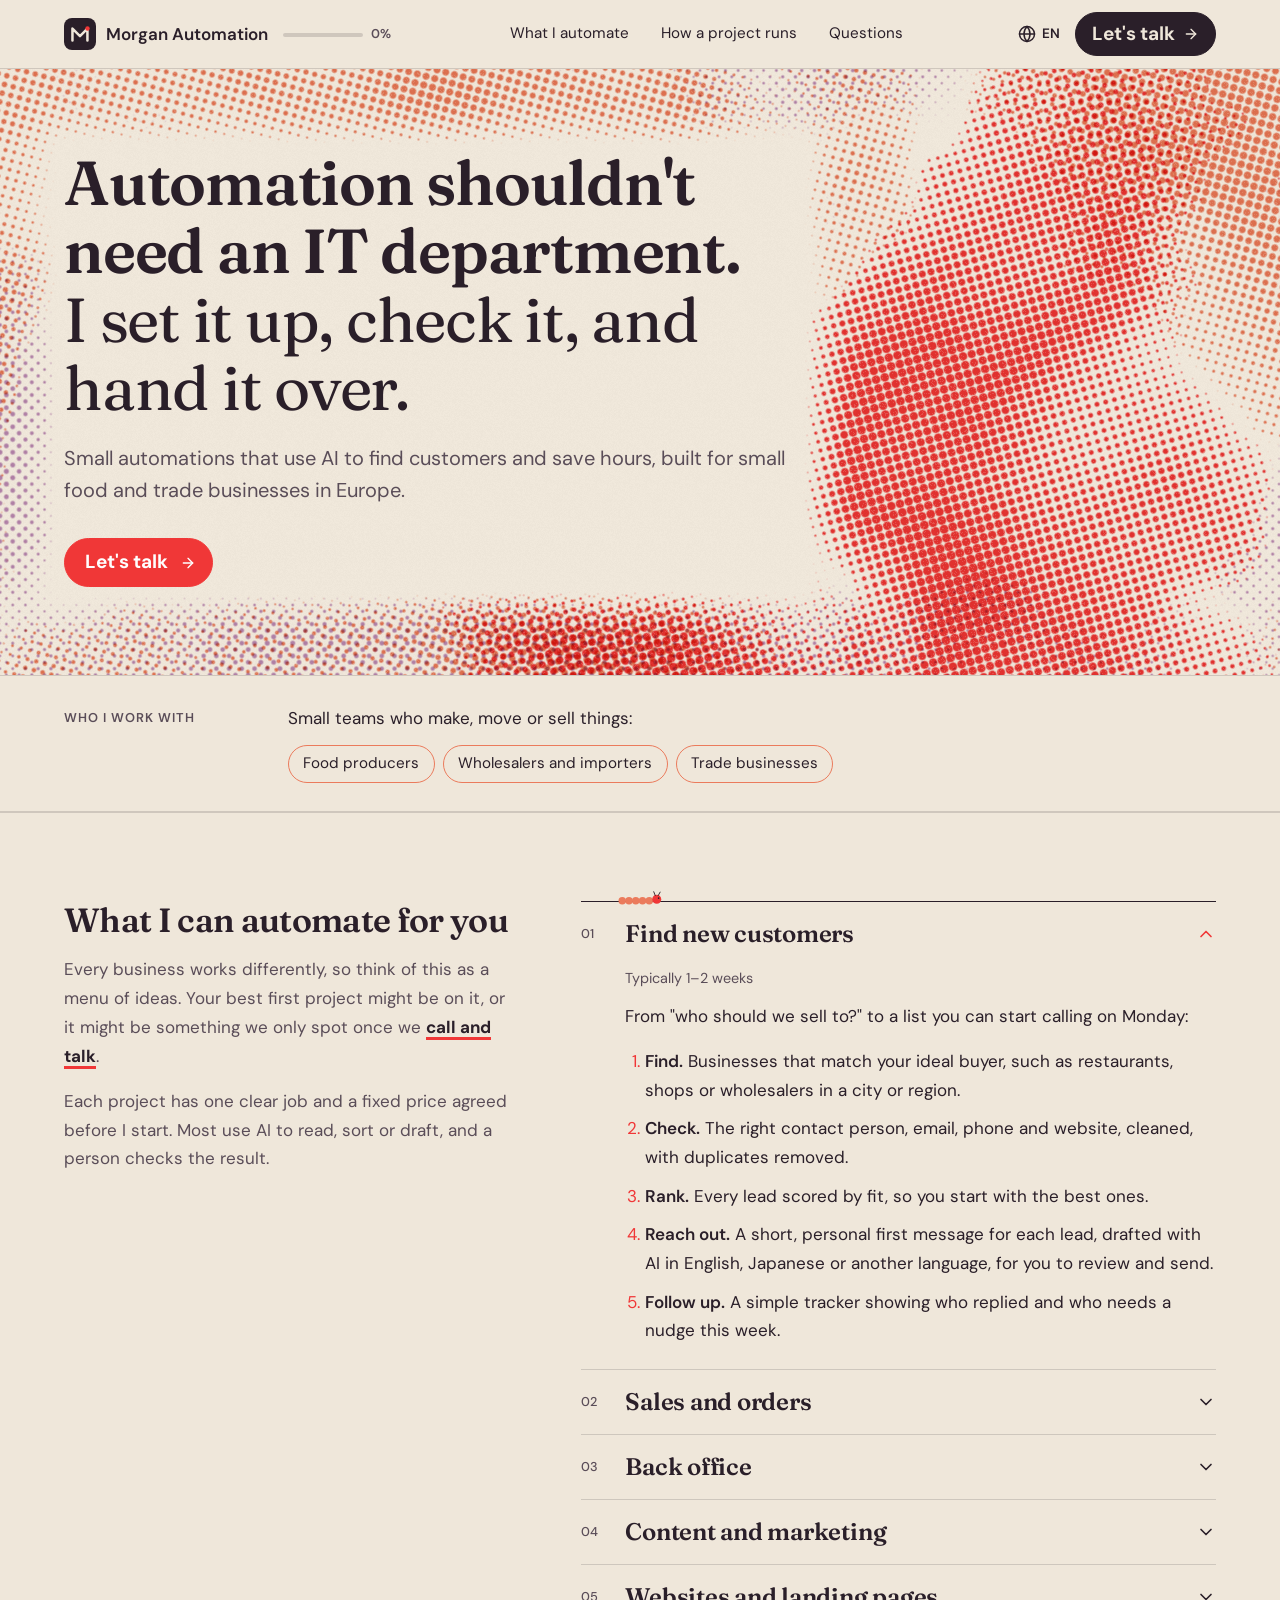
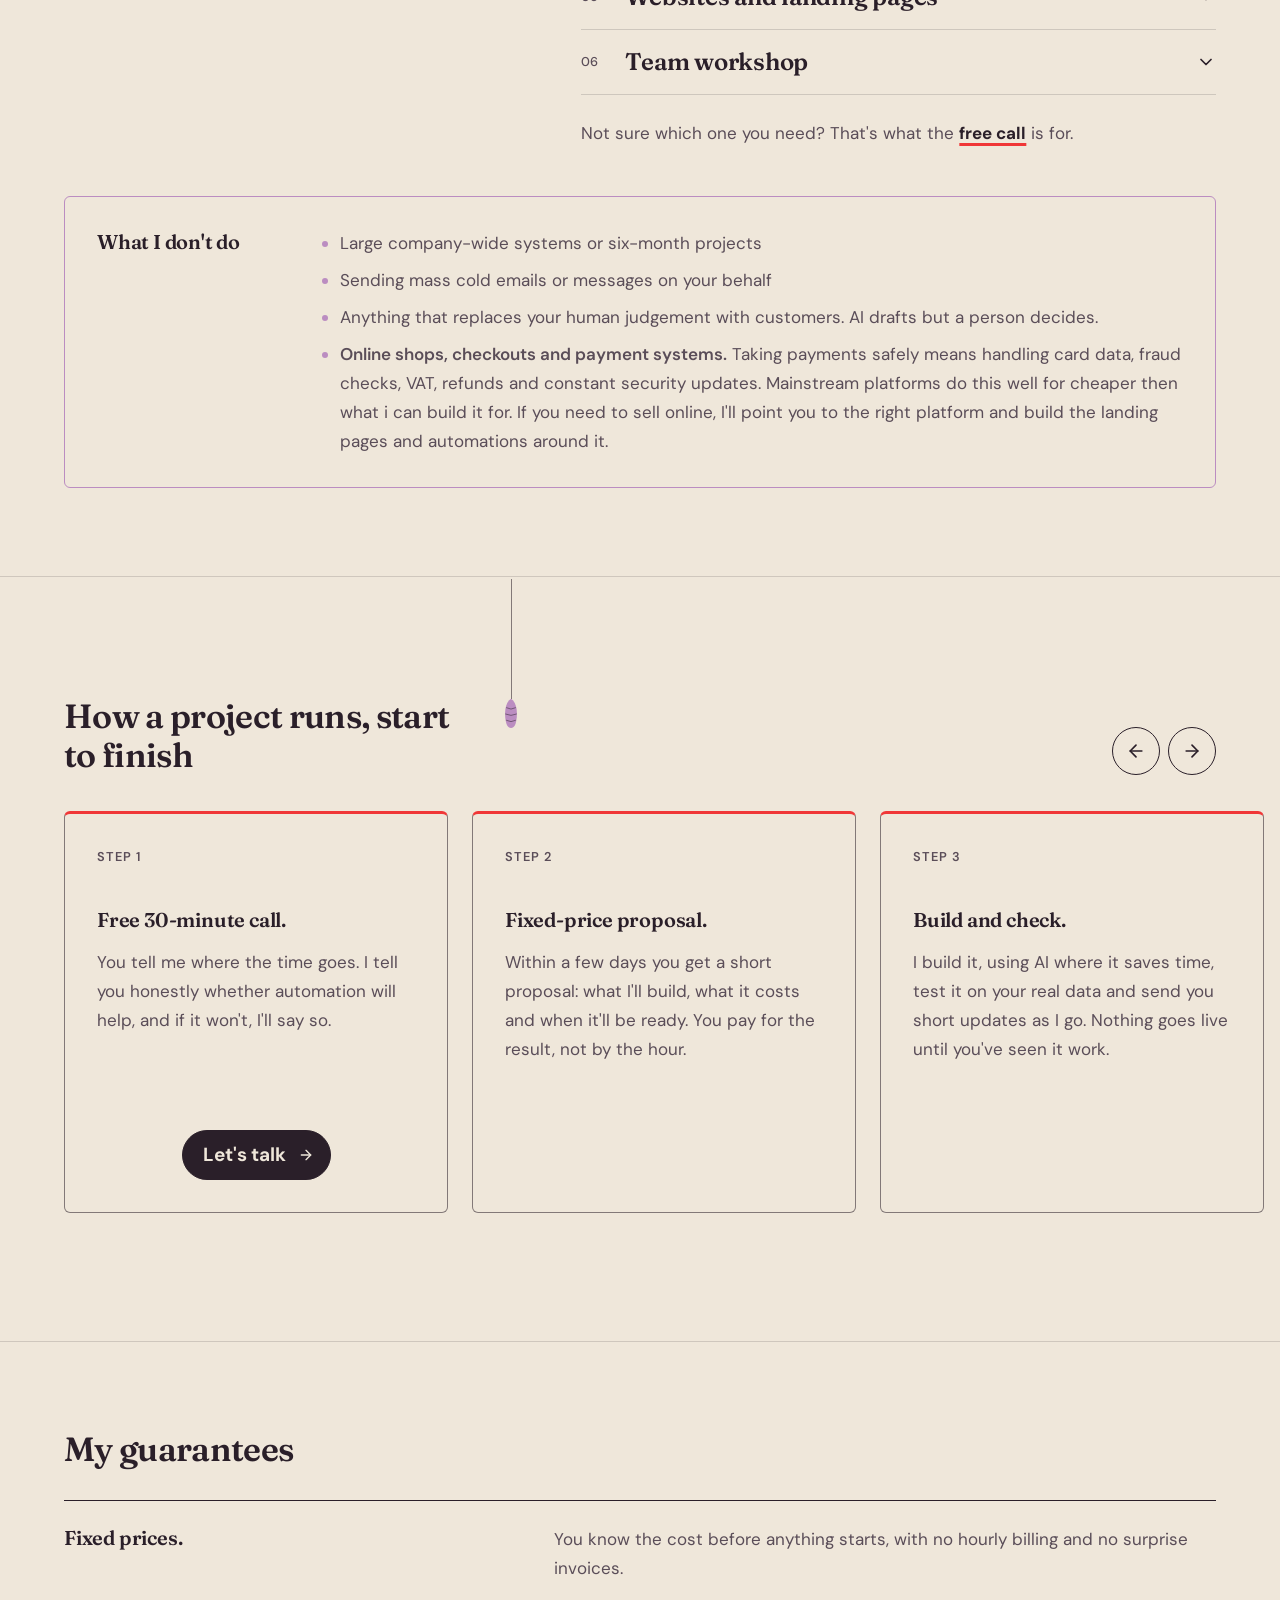
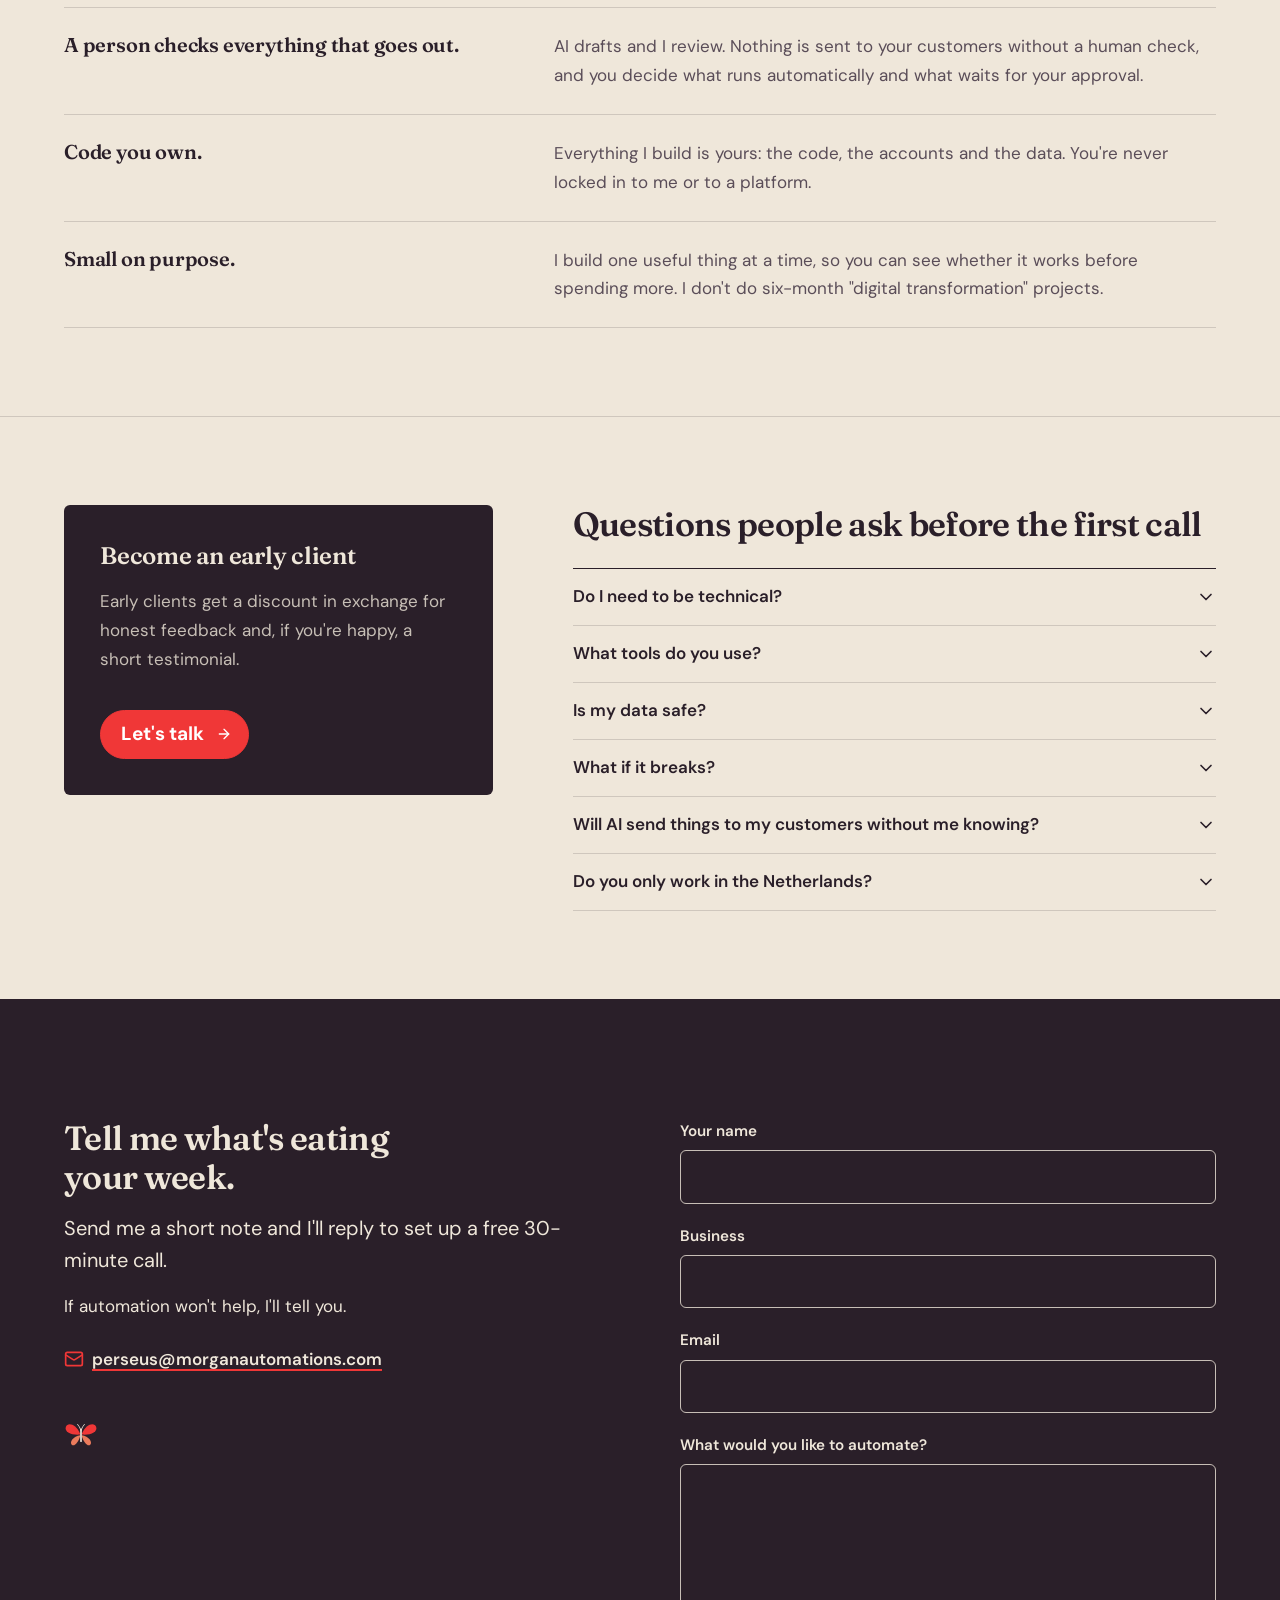
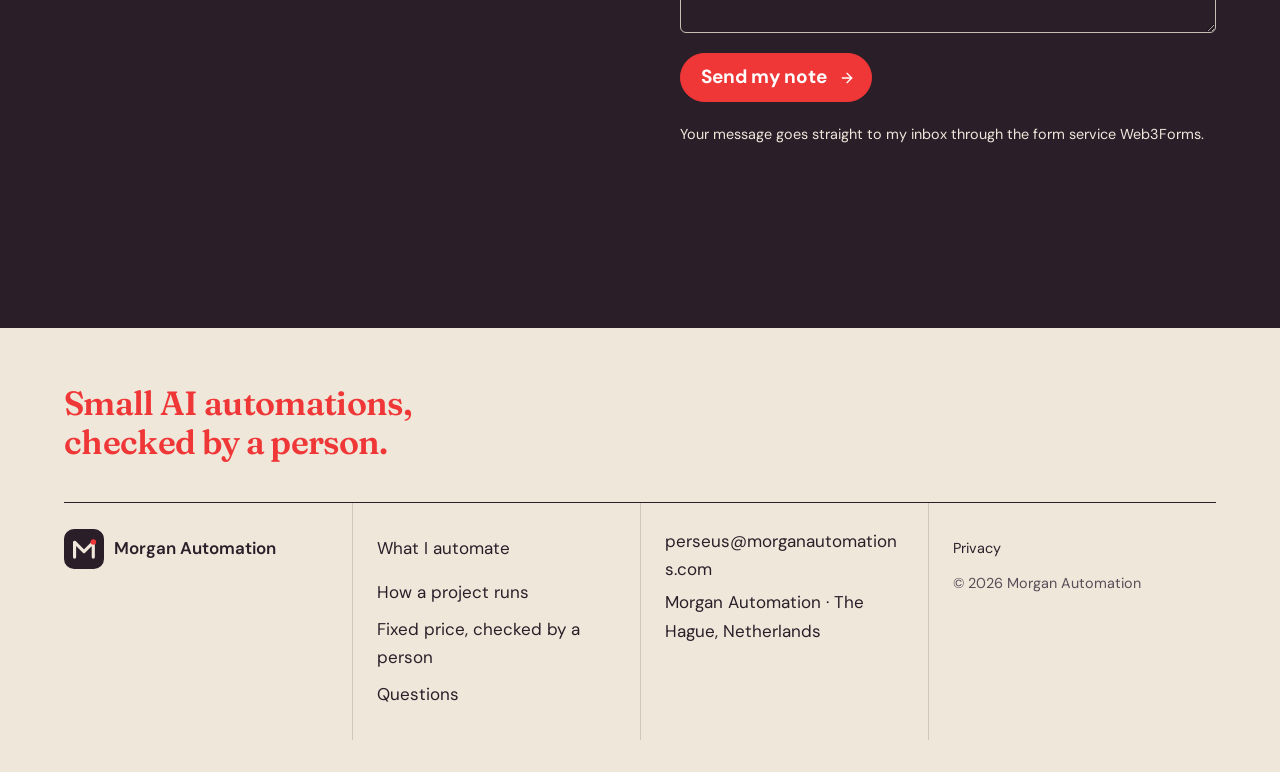
==== commit 8b211b75: "Add privacy page and footer link - privacy.html: short privacy statement (no cookies or tracking; co" ====
--- a/index.html
+++ b/index.html
@@ -611,7 +611,10 @@
           <p>Morgan Automation · The Hague, Netherlands</p>
         </div>
         <div class="footer-col footer-legal">
-          <!-- TODO: add KvK number and a privacy policy link (both still placeholders in content.md). -->
+          <!-- TODO: add the KvK number once registered. -->
+          <ul>
+            <li><a href="privacy.html" data-keep-lang>Privacy</a></li>
+          </ul>
           <p data-i18n-skip>© 2026 Morgan Automation</p>
         </div>
       </div>
--- a/style.css
+++ b/style.css
@@ -789,6 +789,35 @@
 .butterfly .wing-lower { fill: var(--coral); }
 .butterfly-body { fill: none; stroke: var(--paper); stroke-width: 2; stroke-linecap: round; }
 .butterfly-antenna { fill: none; stroke: var(--paper); stroke-width: 1; stroke-linecap: round; }
+
+/* ---------- Privacy page (privacy.html) ---------- */
+.legal { padding: 3rem 0 4rem; }
+.legal h1 {
+  font-size: clamp(2.25rem, 1.6rem + 2.5vw, 3.5rem);
+  line-height: 1.1;
+  letter-spacing: -0.02em;
+  margin-bottom: 0.5rem;
+}
+.legal h2 { font-size: 1.35rem; line-height: 1.25; letter-spacing: -0.01em; margin: 2.5rem 0 0.75rem; }
+.legal p { color: var(--ink-2); }
+.legal .updated { font-size: var(--fs-small); margin-bottom: 2rem; }
+.legal .summary { padding: 1.25rem 1.5rem; border: 1px solid var(--lilac); border-radius: var(--radius); }
+.legal .summary p { color: var(--ink); }
+.legal code { font-size: 0.9em; }
+.legal a:not(.button) { overflow-wrap: anywhere; }
+.legal-back { margin-top: 3rem; padding-top: 2rem; border-top: 1px solid var(--ink-line); }
+@media (min-width: 48rem) {
+  .legal { padding: 5rem 0 6rem; }
+}
+
+/* "Back" button: plain (no flow animation); arrow nudges left on hover */
+.button-back { gap: 0.5rem; padding-left: 1.25rem; padding-right: 1.4rem; }
+.button-back .icon { width: 1.1rem; height: 1.1rem; }
+.button-back:hover,
+.button-back:focus-visible { background: var(--red); color: var(--on-red); }
+.button-back .icon { transition: transform 0.15s ease; }
+.button-back:hover .icon,
+.button-back:focus-visible .icon { transform: translateX(-3px); }
 
 /* ---------- 7. Responsive ---------- */
 
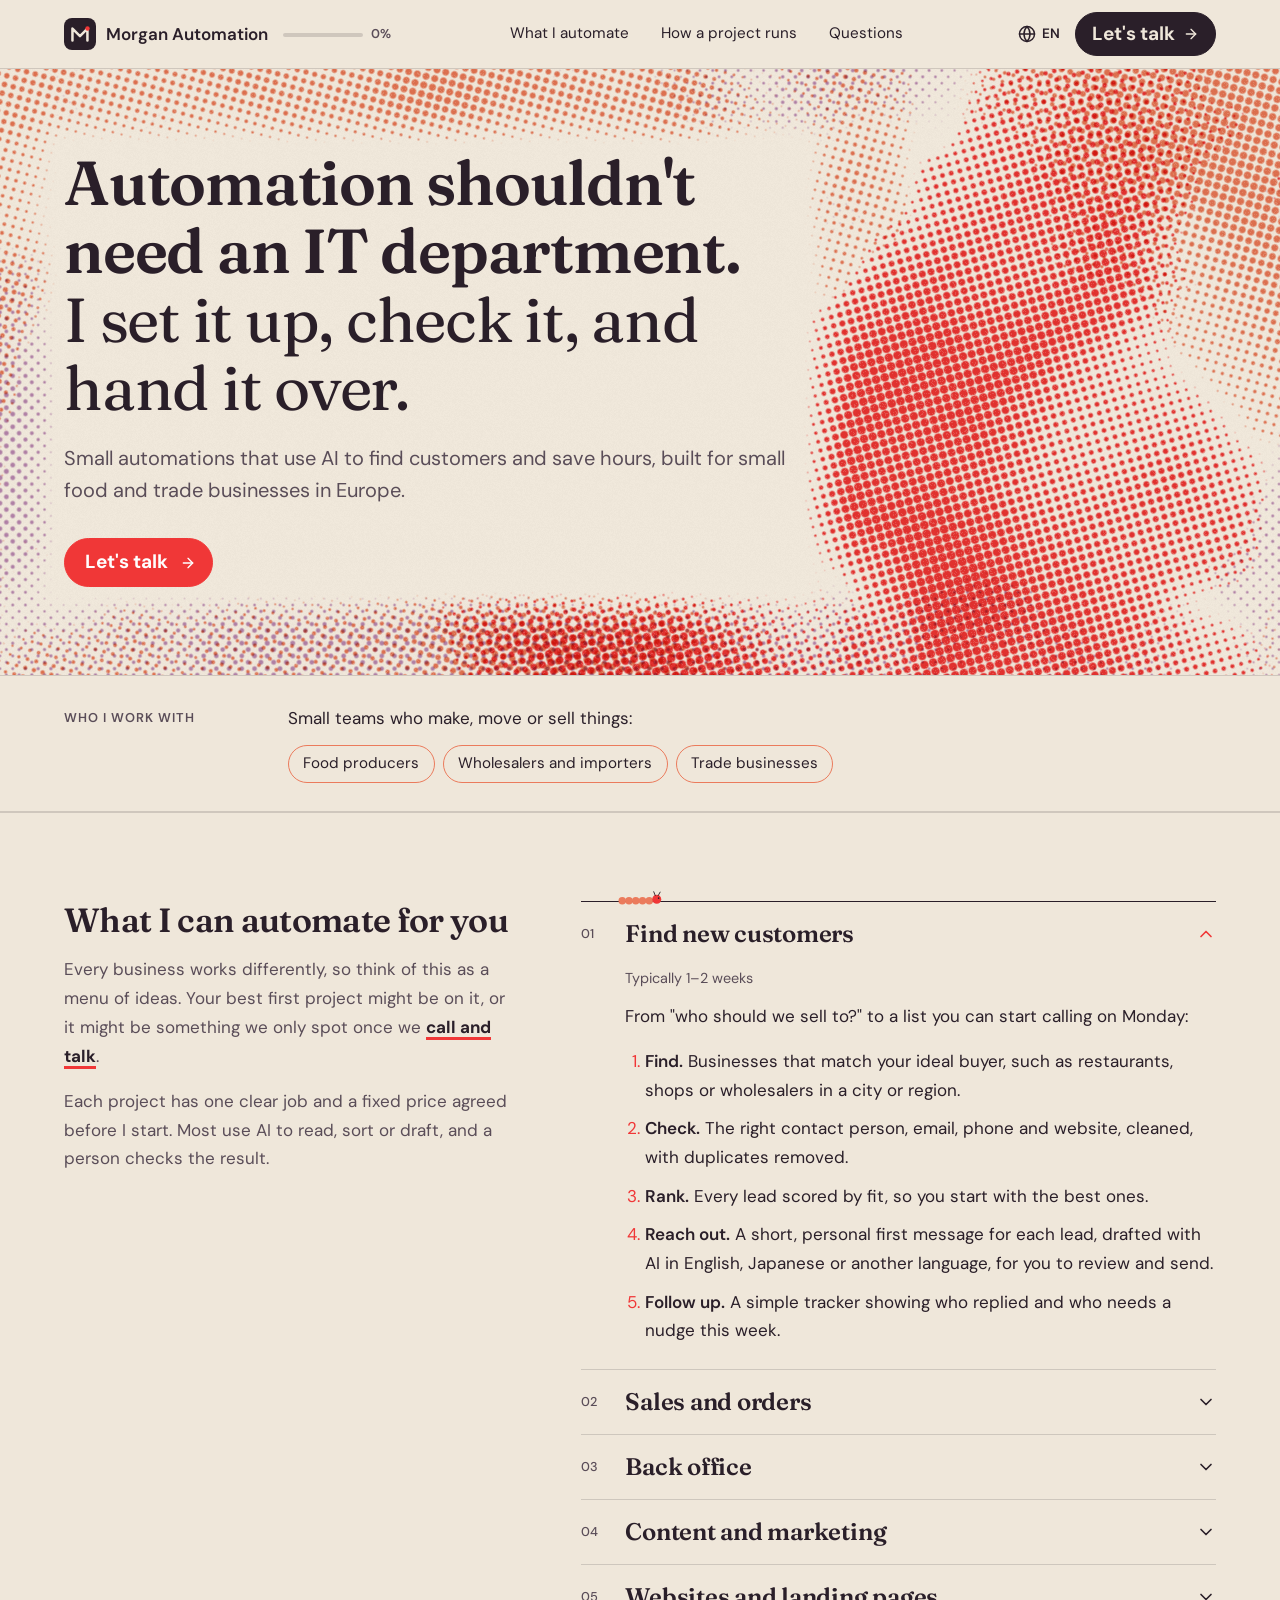
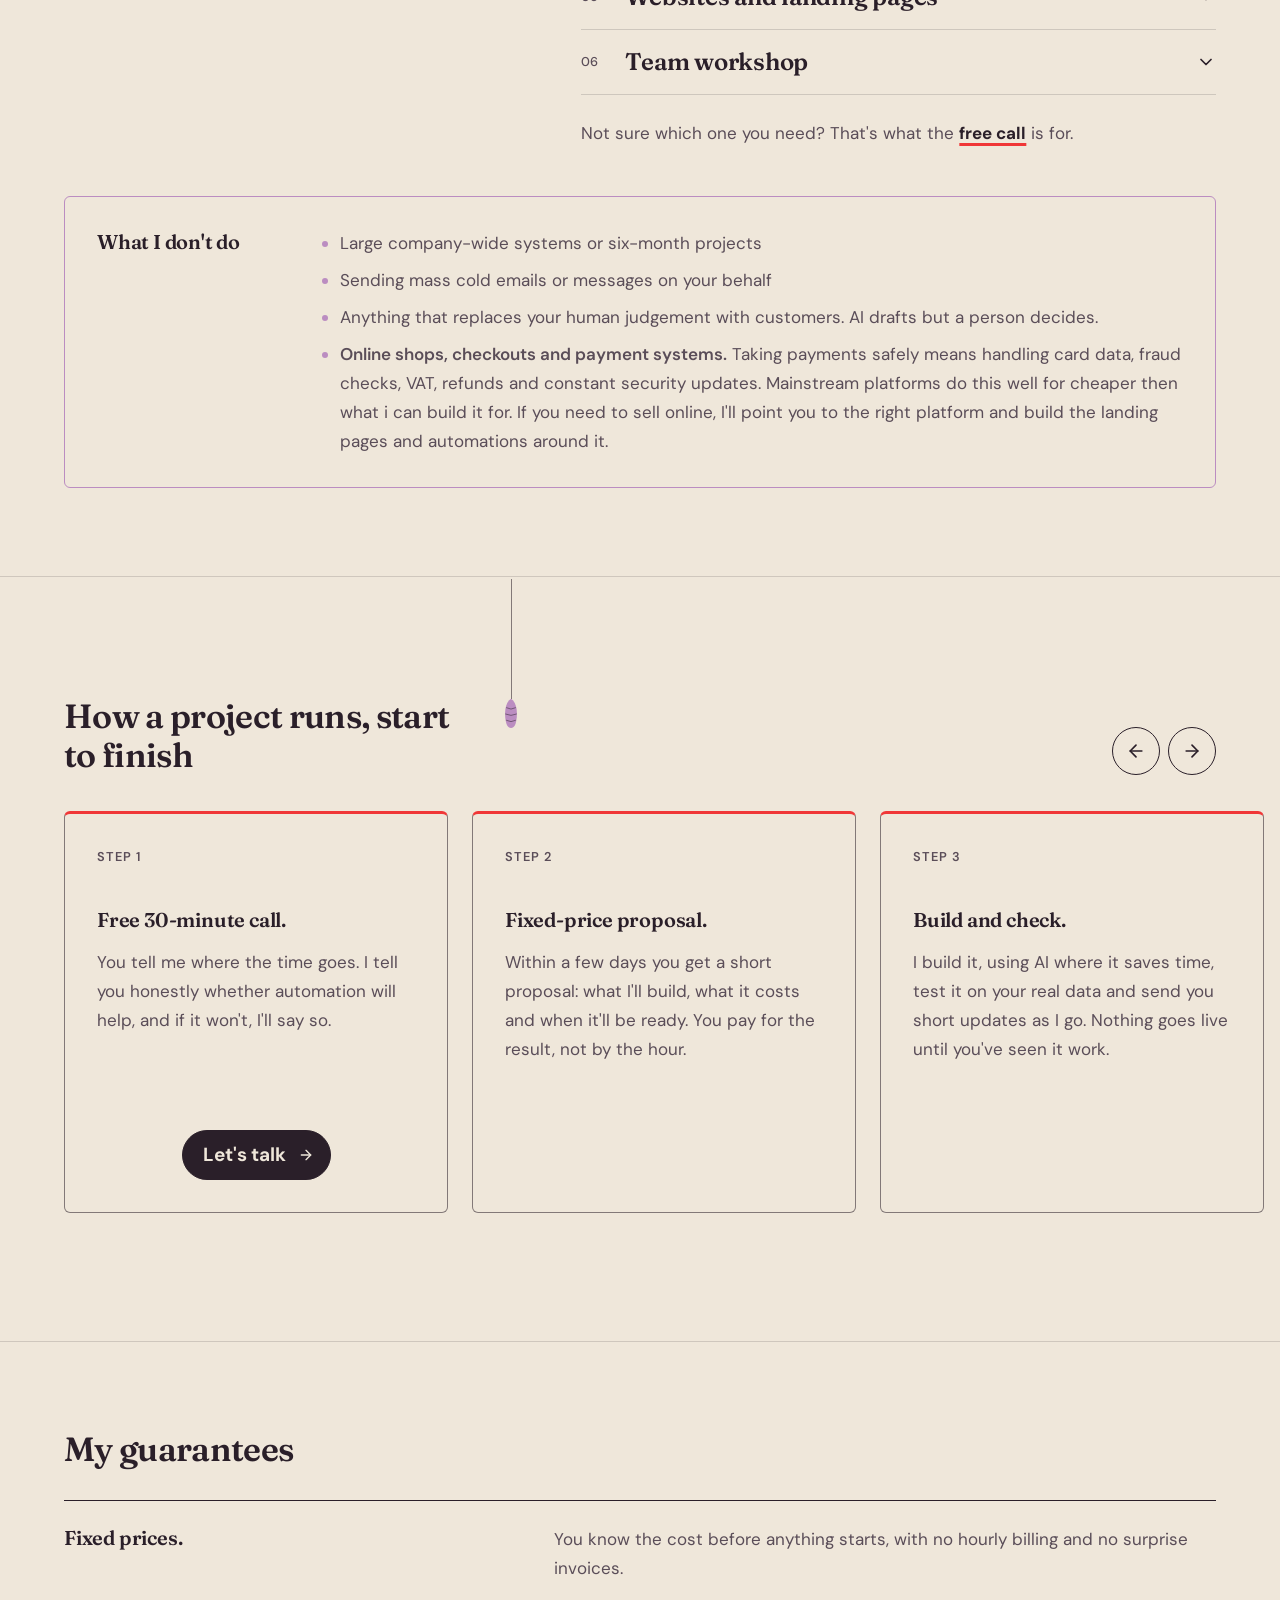
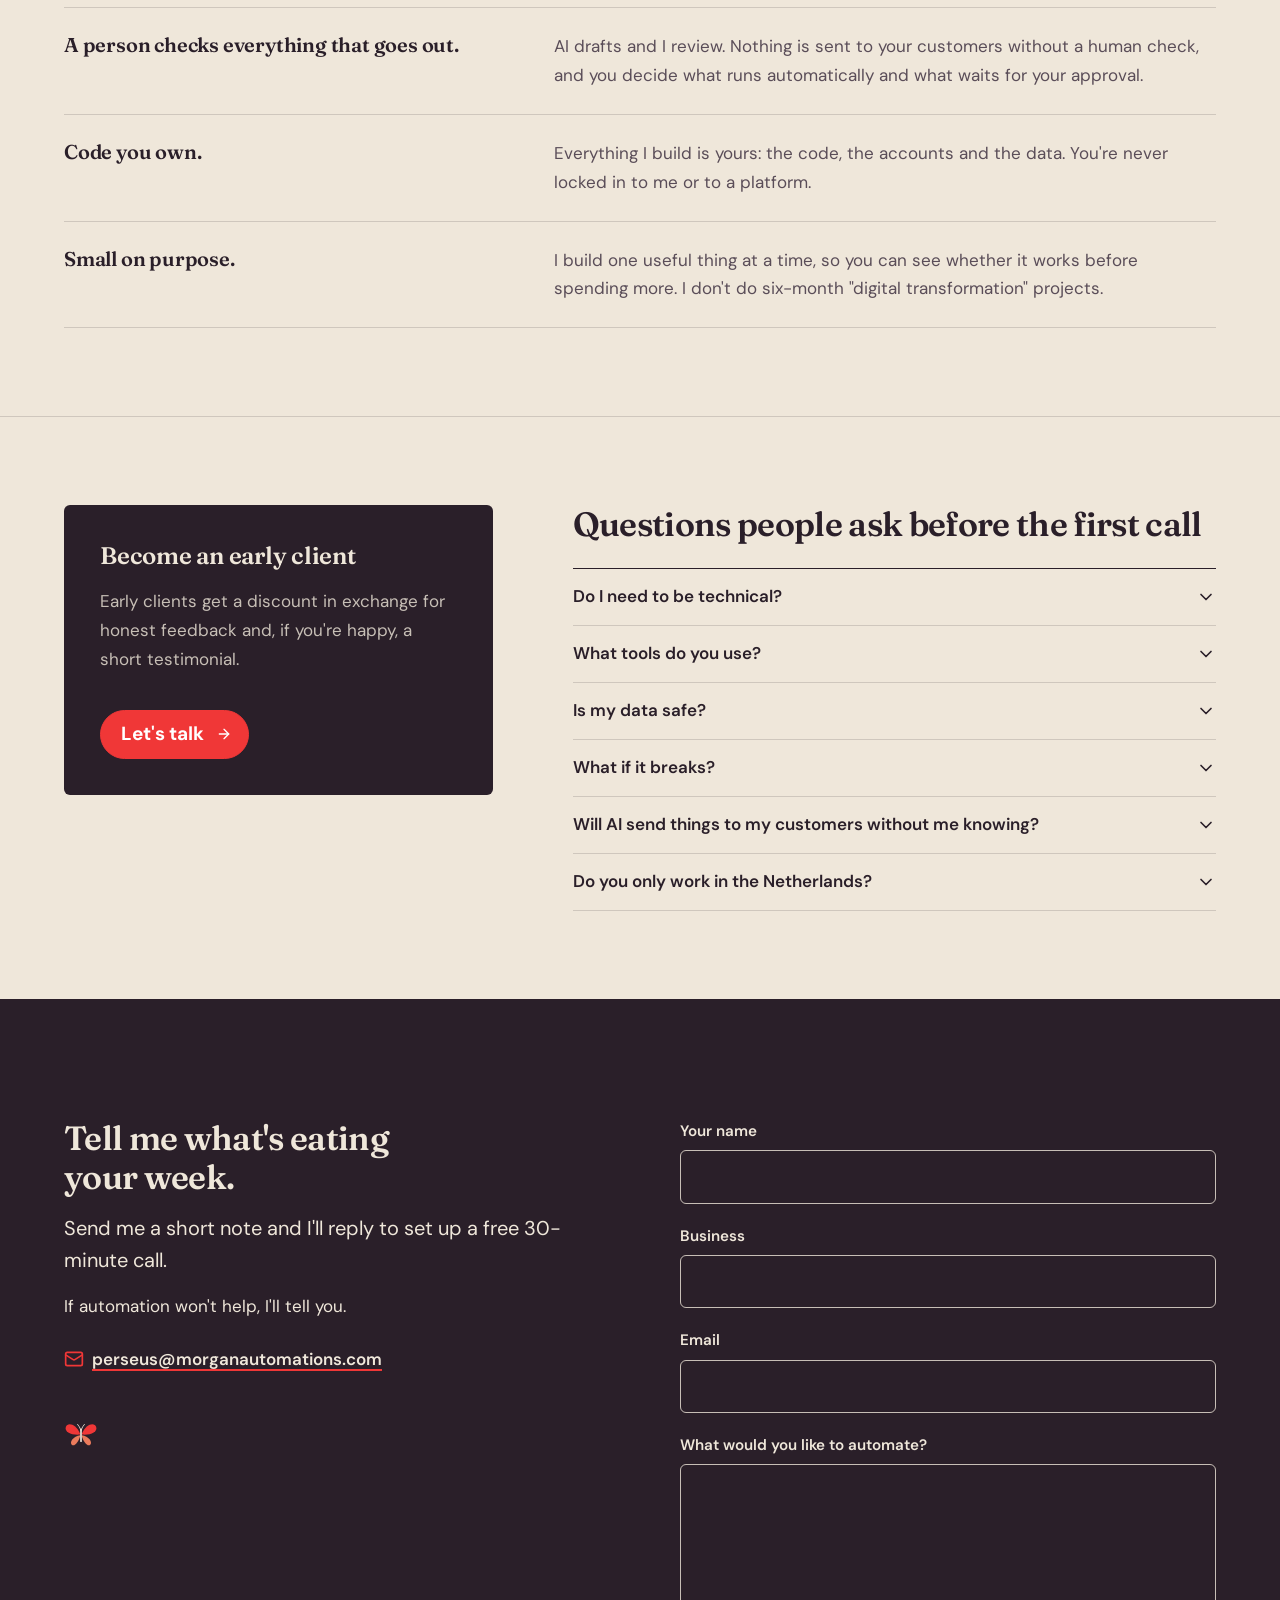
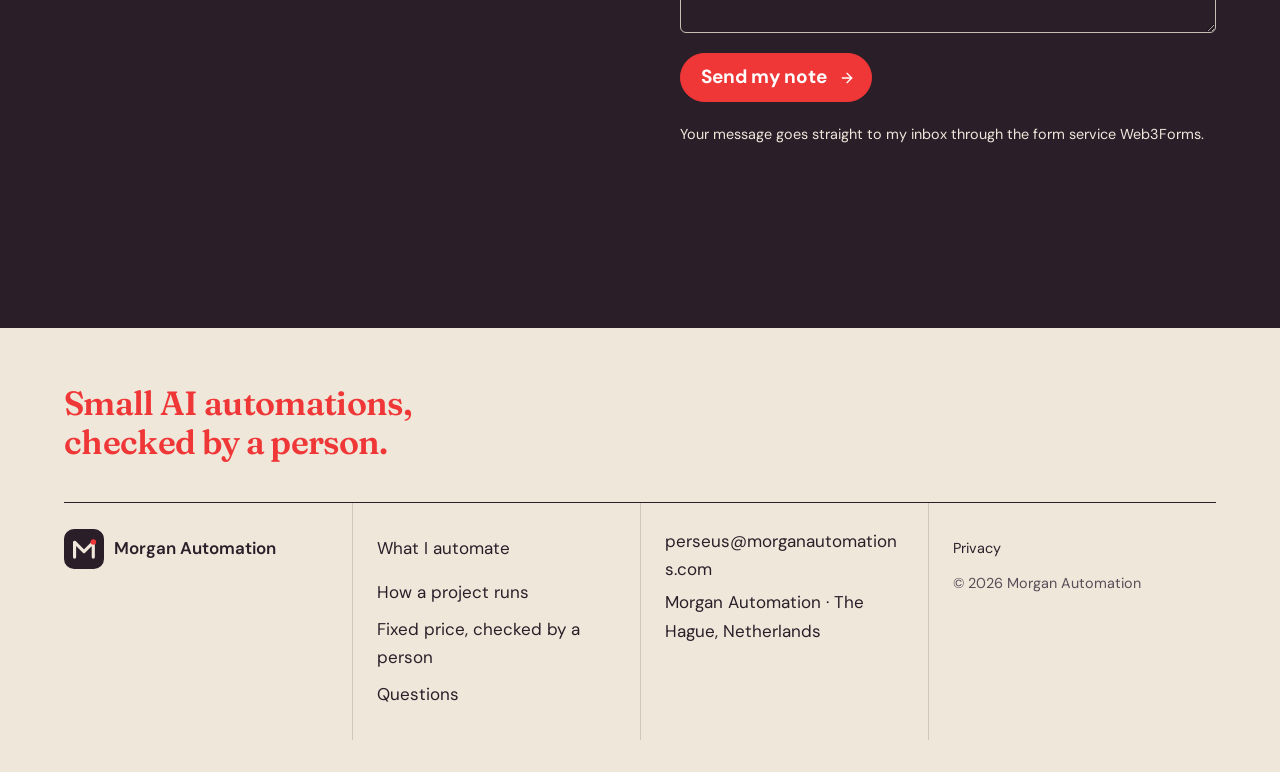
==== commit 67305903: "Finished Site" ====
--- a/index.html
+++ b/index.html
@@ -552,7 +552,8 @@
           <input type="hidden" name="access_key" value="03a104e0-cf3a-4163-816f-330ead7260d0">
           <input type="hidden" name="subject" value="New enquiry from morganautomations.com">
           <!-- Spam trap (Web3Forms "botcheck"): hidden from people and screen readers; submissions that tick it are dropped. -->
-          <input type="checkbox" name="botcheck" tabindex="-1" autocomplete="off" aria-hidden="true" style="display: none;">
+          <input type="checkbox" name="botcheck" tabindex="-1" autocomplete="off" aria-hidden="true"
+            style="display: none;">
           <div class="field">
             <label for="f-name">Your name</label>
             <input id="f-name" name="name" type="text" autocomplete="name" required>
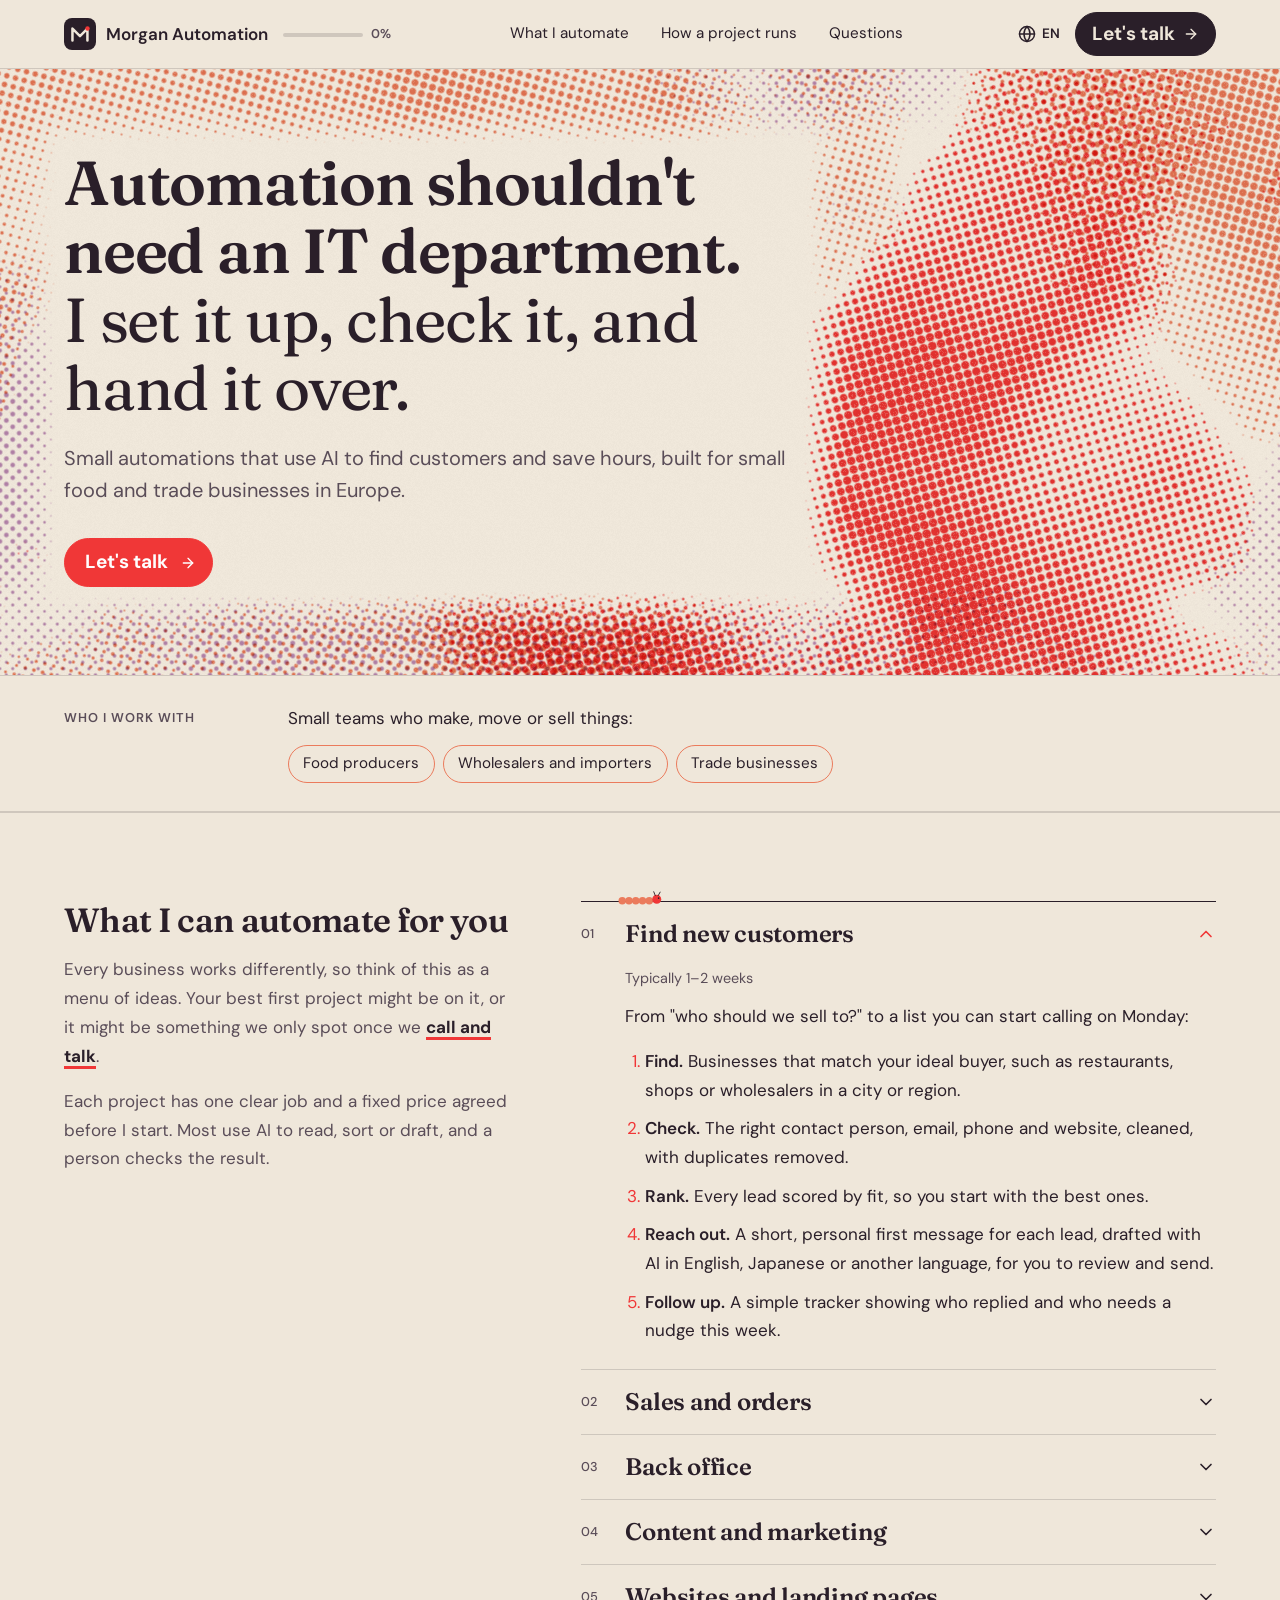
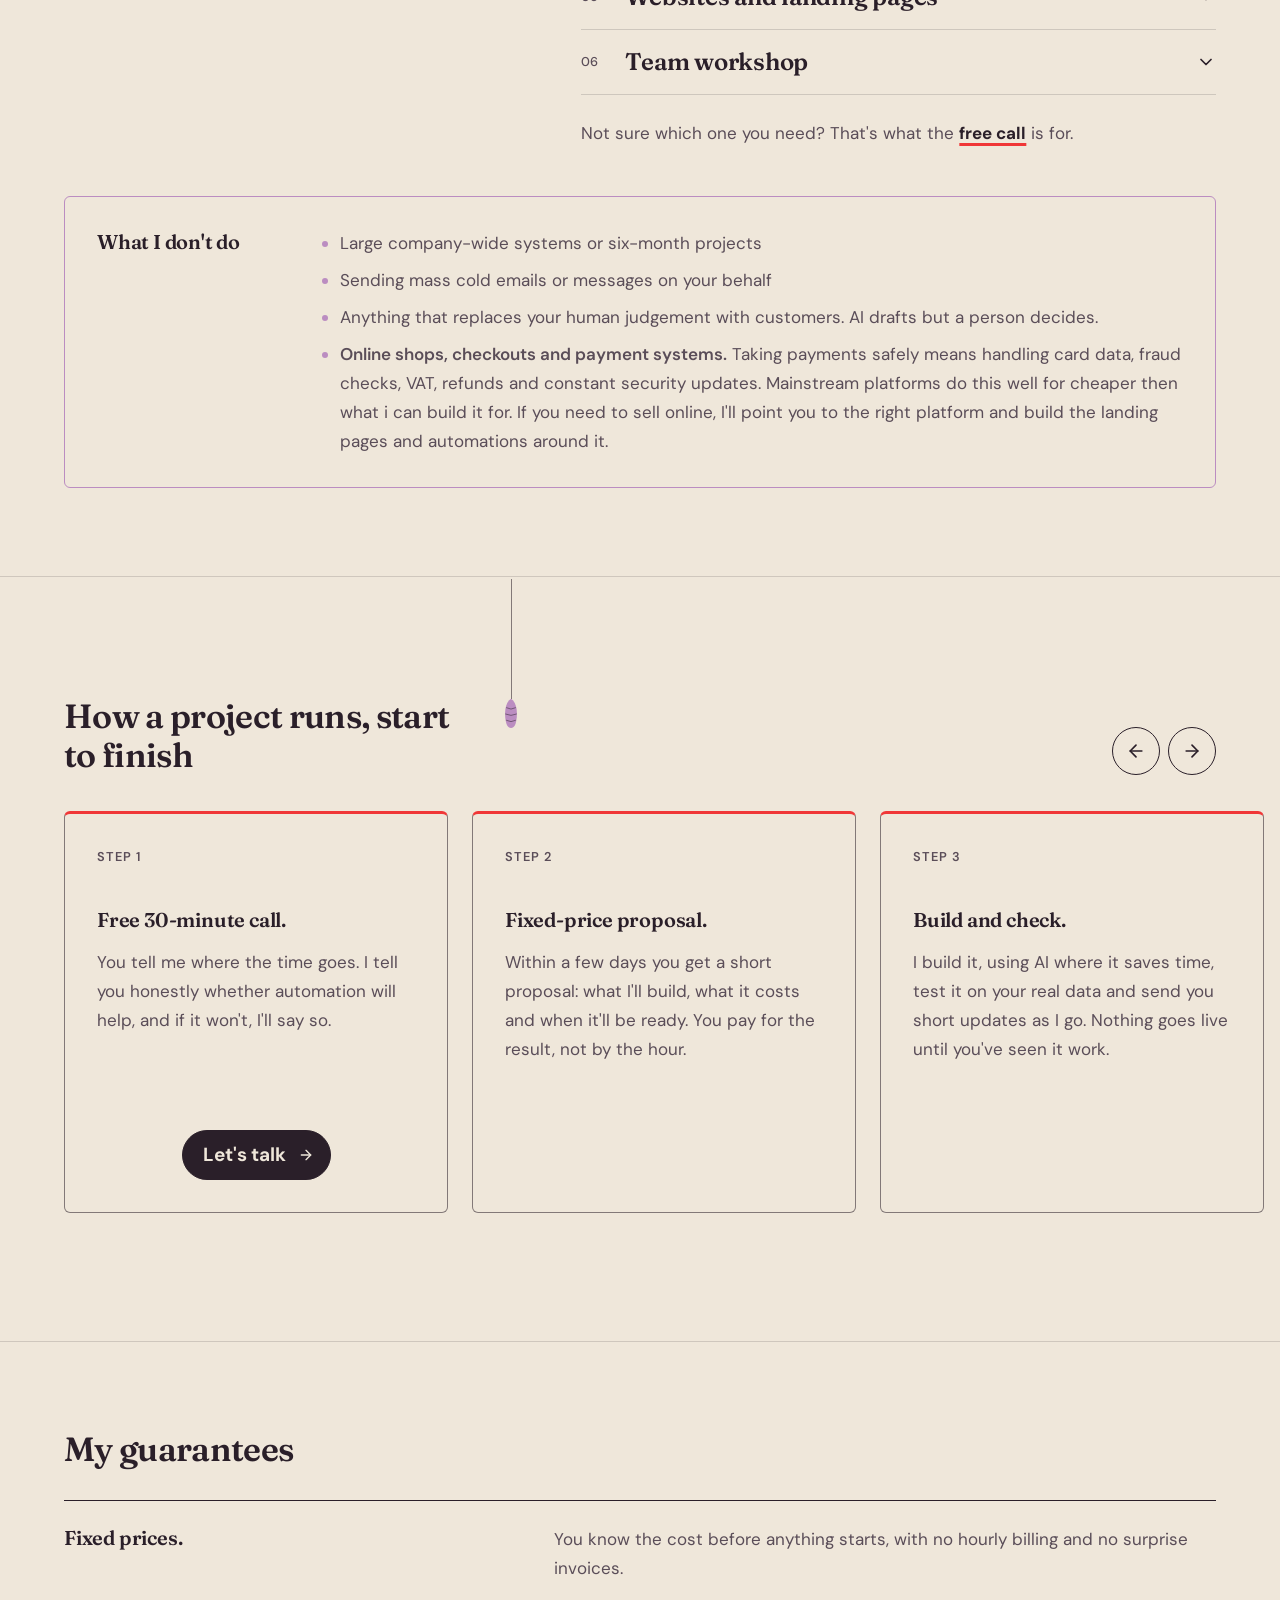
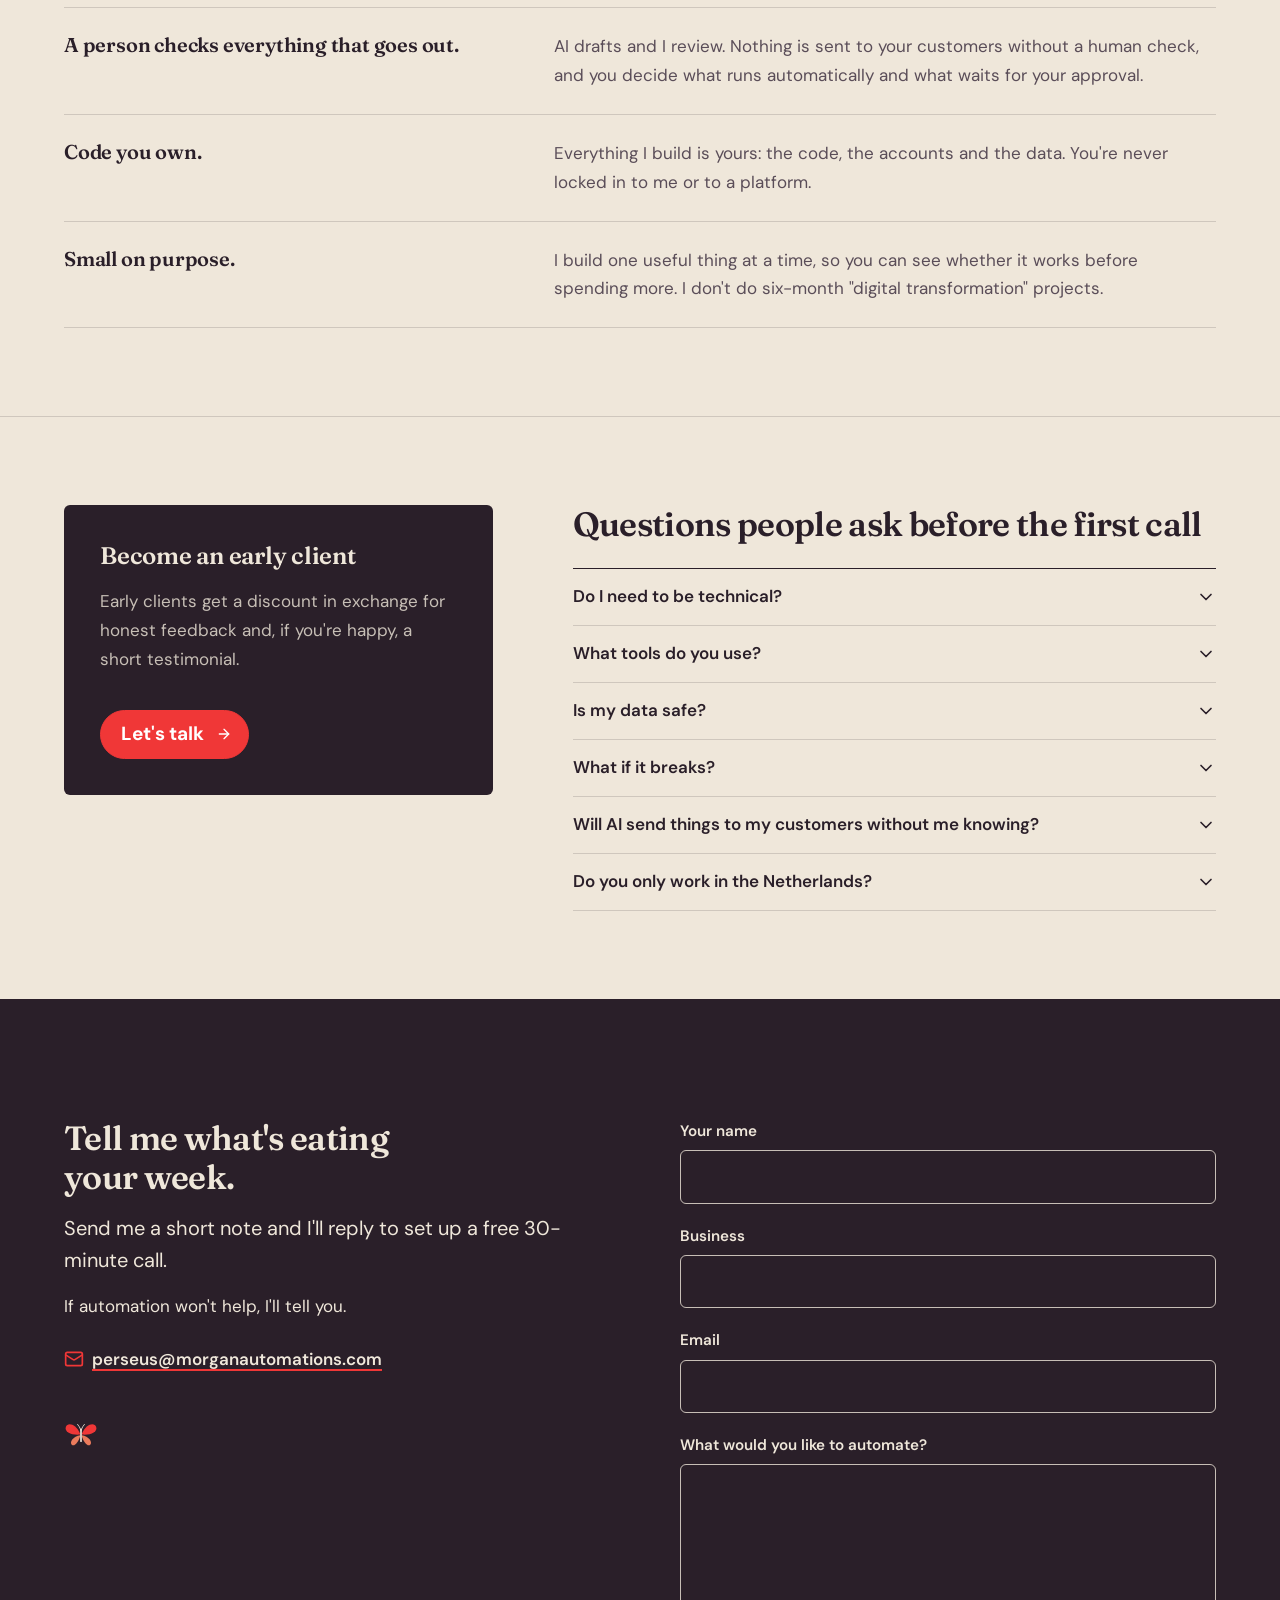
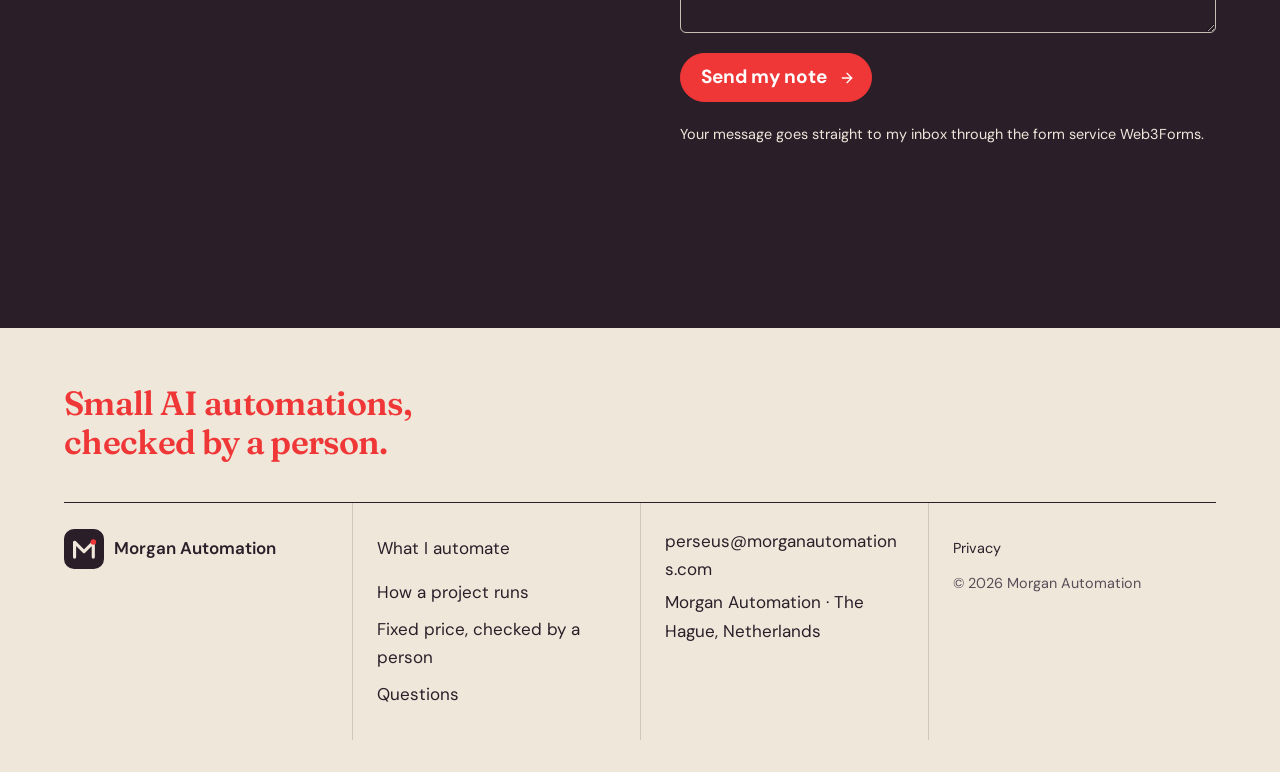
==== commit de8934d6: "Add link-preview card, new app icon and canonical URLs - og-image.png (1200x630) and apple-touch-ico" ====
--- a/index.html
+++ b/index.html
@@ -11,13 +11,17 @@
   <meta property="og:title" content="Morgan Automation">
   <meta property="og:description"
     content="Small automations that use AI to find customers and save hours, built for small food and trade businesses in Europe.">
-  <meta property="og:image" content="assets/brand/icon.png">
-  <!-- TODO: make og:image an absolute URL and add og:url once the domain is live. -->
+  <meta property="og:url" content="https://morganautomations.com/">
+  <meta property="og:image" content="https://morganautomations.com/assets/brand/og-image.png">
+  <meta property="og:image:width" content="1200">
+  <meta property="og:image:height" content="630">
+  <meta property="og:image:alt" content="Morgan Automation: Small AI automations, checked by a person.">
+  <meta name="twitter:card" content="summary_large_image">
+  <link rel="canonical" href="https://morganautomations.com/">
   <meta name="theme-color" content="#efe7da">
   <link rel="icon"
     href="data:image/svg+xml,%3Csvg xmlns='http://www.w3.org/2000/svg' viewBox='120 120 560 560'%3E%3Crect x='120' y='120' width='560' height='560' rx='140' fill='%232a1f29'/%3E%3Cpath d='M268 513V305l132 132 130-130v206' fill='none' stroke='%23efe7da' stroke-width='44' stroke-linecap='round' stroke-linejoin='round'/%3E%3Ccircle cx='531' cy='303' r='39' fill='%23f03737'/%3E%3C/svg%3E">
-  <!-- TODO: icon.png (used for og:image and apple-touch-icon) is still in the old navy/blue logo colours. Re-export it in the new palette. -->
-  <link rel="apple-touch-icon" href="assets/brand/icon.png">
+  <link rel="apple-touch-icon" href="assets/brand/apple-touch-icon.png">
   <link rel="preload" href="assets/fonts/fraunces-latin-wght-normal.woff2" as="font" type="font/woff2" crossorigin>
   <link rel="preload" href="assets/fonts/dm-sans-latin-wght-normal.woff2" as="font" type="font/woff2" crossorigin>
   <link rel="stylesheet" href="style.css">
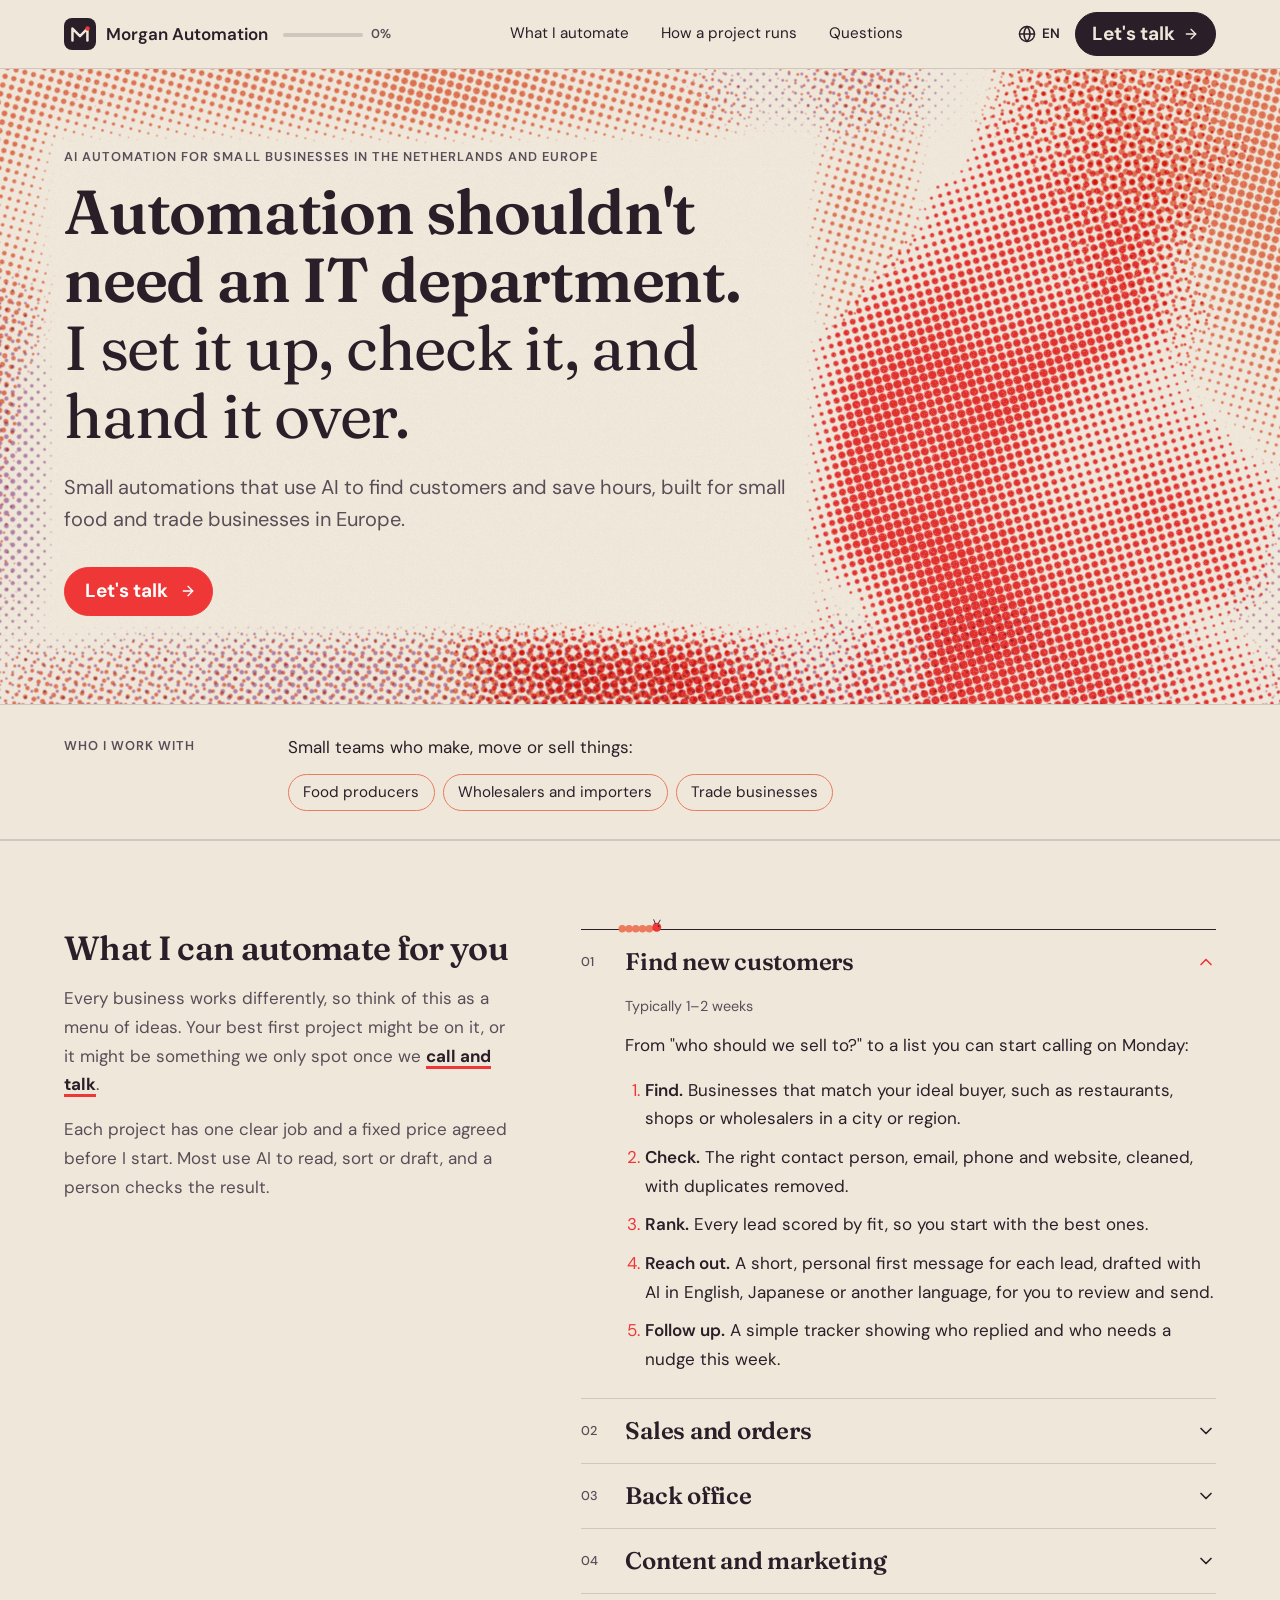
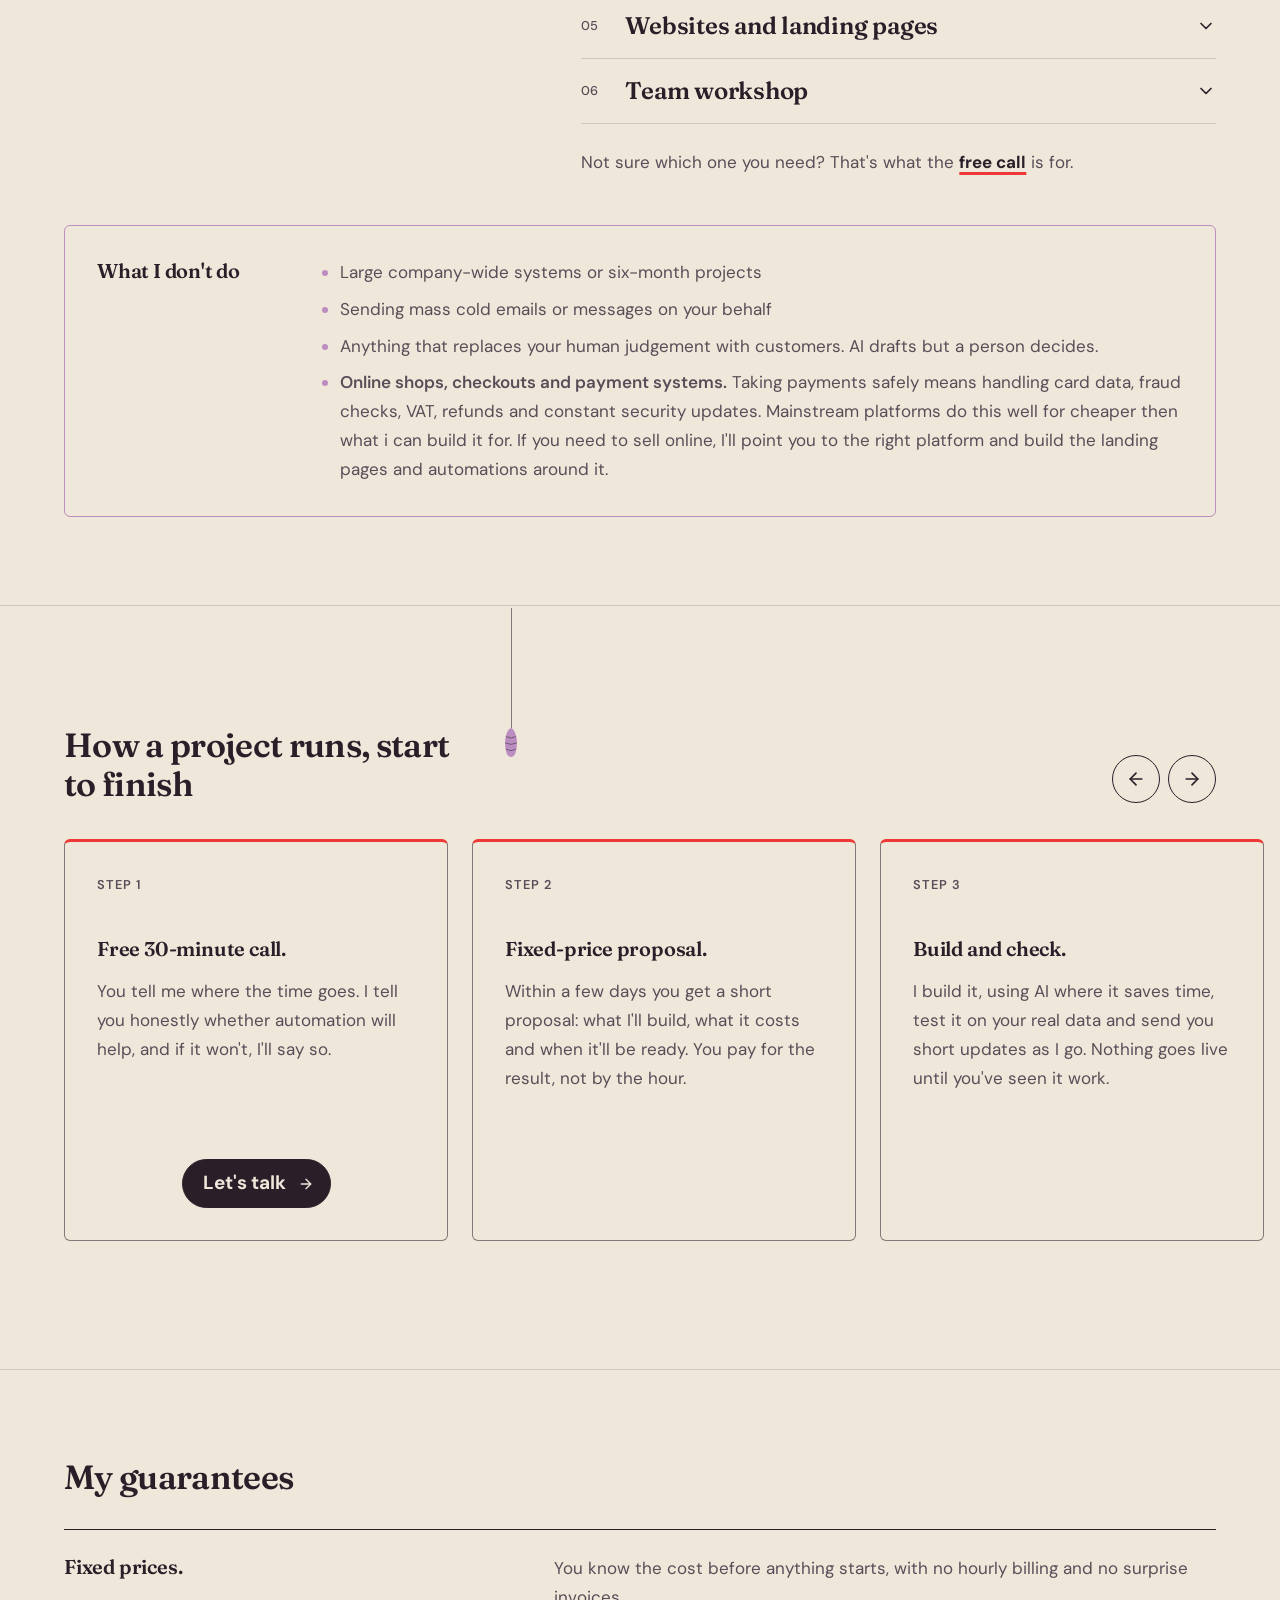
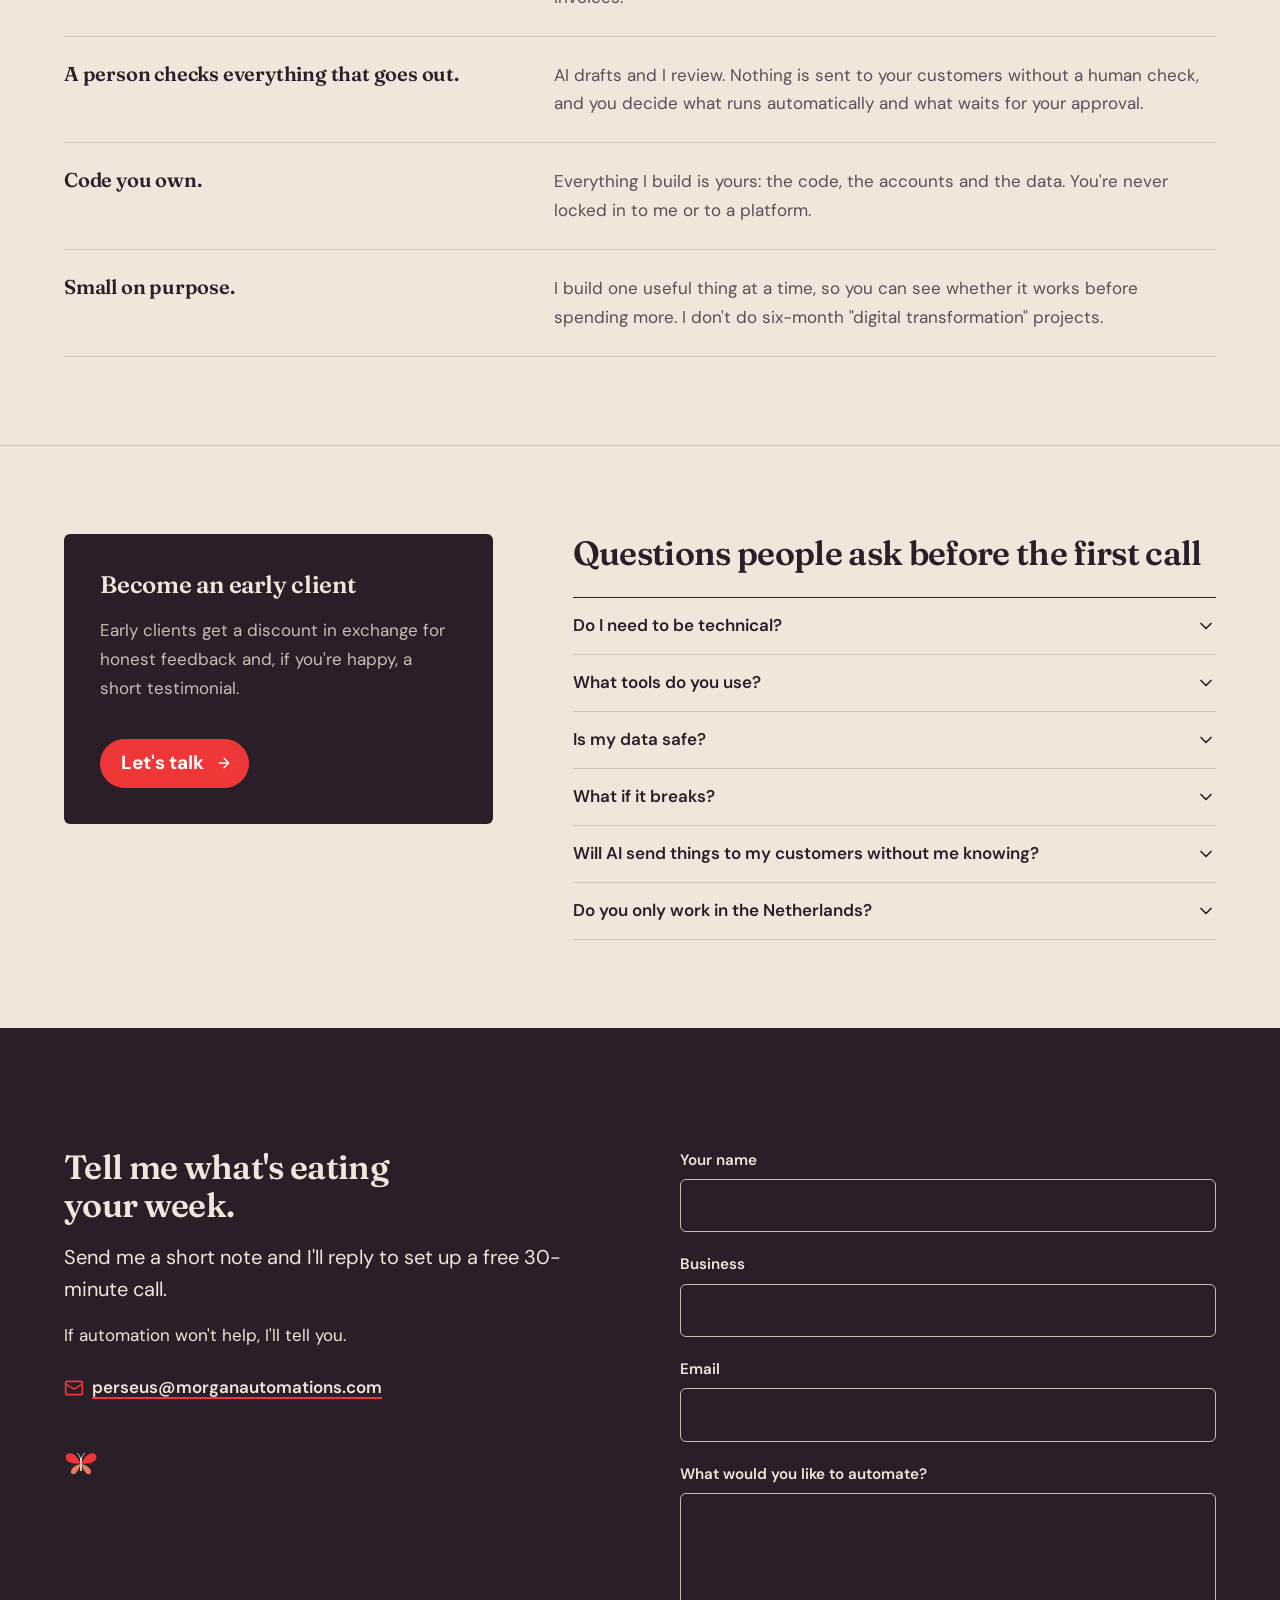
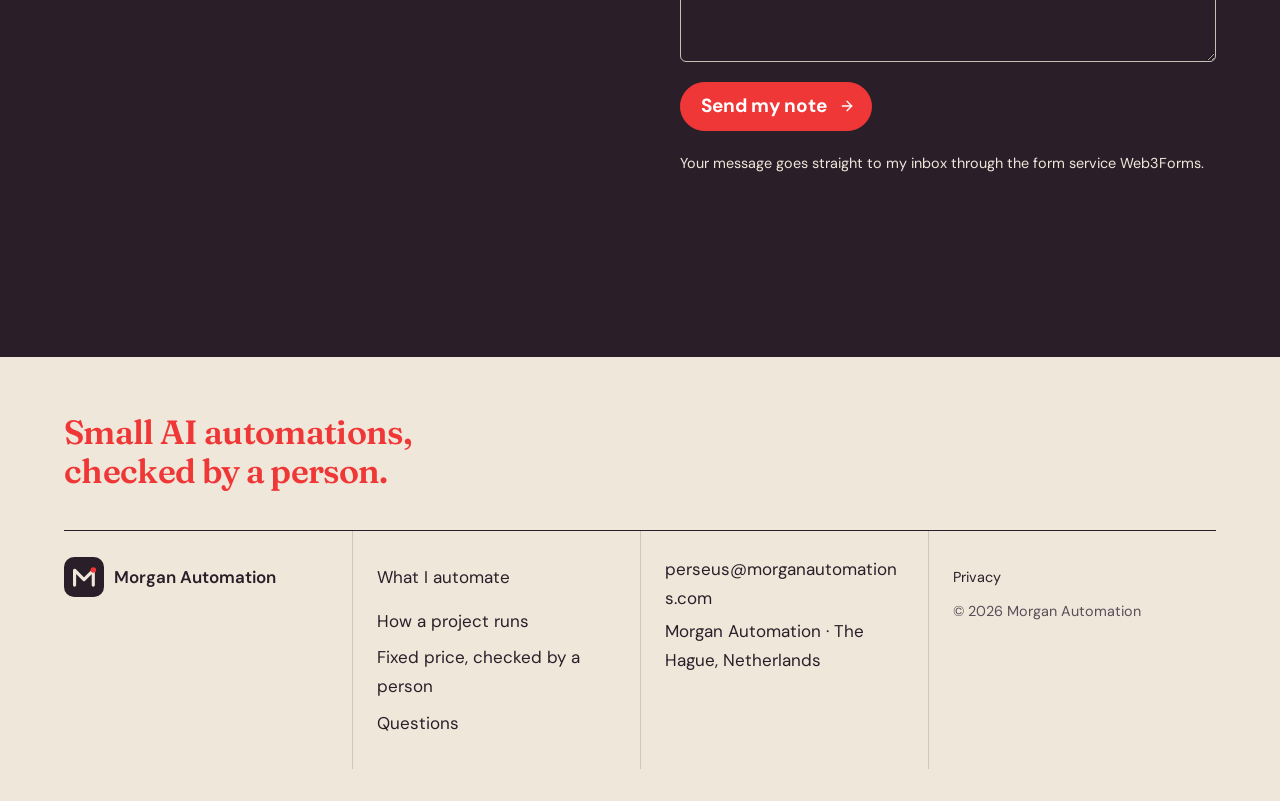
==== commit 2e058135: "Add SEO basics: robots.txt, sitemap, JSON-LD and hero label - robots.txt allowing all crawlers, poin" ====
--- a/index.html
+++ b/index.html
@@ -33,6 +33,24 @@
       setTimeout(function () { if (!window.__maReady) c.remove('js'); }, 3000);
     })(document.documentElement.classList);
   </script>
+  <script type="application/ld+json">
+    {
+      "@context": "https://schema.org",
+      "@type": "ProfessionalService",
+      "name": "Morgan Automation",
+      "url": "https://morganautomations.com/",
+      "email": "perseus@morganautomations.com",
+      "logo": "https://morganautomations.com/assets/brand/apple-touch-icon.png",
+      "image": "https://morganautomations.com/assets/brand/og-image.png",
+      "address": {
+        "@type": "PostalAddress",
+        "addressLocality": "The Hague",
+        "addressCountry": "NL"
+      },
+      "areaServed": { "@type": "Place", "name": "Europe" },
+      "founder": { "@type": "Person", "name": "Perseus Morgan" }
+    }
+  </script>
   <script src="script.js" defer></script>
   <script src="halftone.js" defer></script>
   <script src="i18n.js" defer></script>
@@ -129,6 +147,7 @@
       <canvas class="halftone" data-halftone data-preset="riso" data-calm="#hero-content" aria-hidden="true"></canvas>
       <div class="container">
         <div class="hero-content" id="hero-content">
+          <p class="label hero-label">AI automation for small businesses in the Netherlands and Europe</p>
           <h1 id="hero-title" class="hero-title">
             <span class="line">Automation shouldn't need an IT department.</span>
             <span class="line line-quiet">I set it up, check it, and hand it over.</span>
--- a/style.css
+++ b/style.css
@@ -480,6 +480,7 @@
   pointer-events: none;
 }
 .hero-content { max-width: 40rem; }
+.hero-label { margin: 0 0 0.75rem; }
 .hero-title .line { display: block; }
 .hero-title .line-quiet { font-weight: 400; }
 .hero-title {
